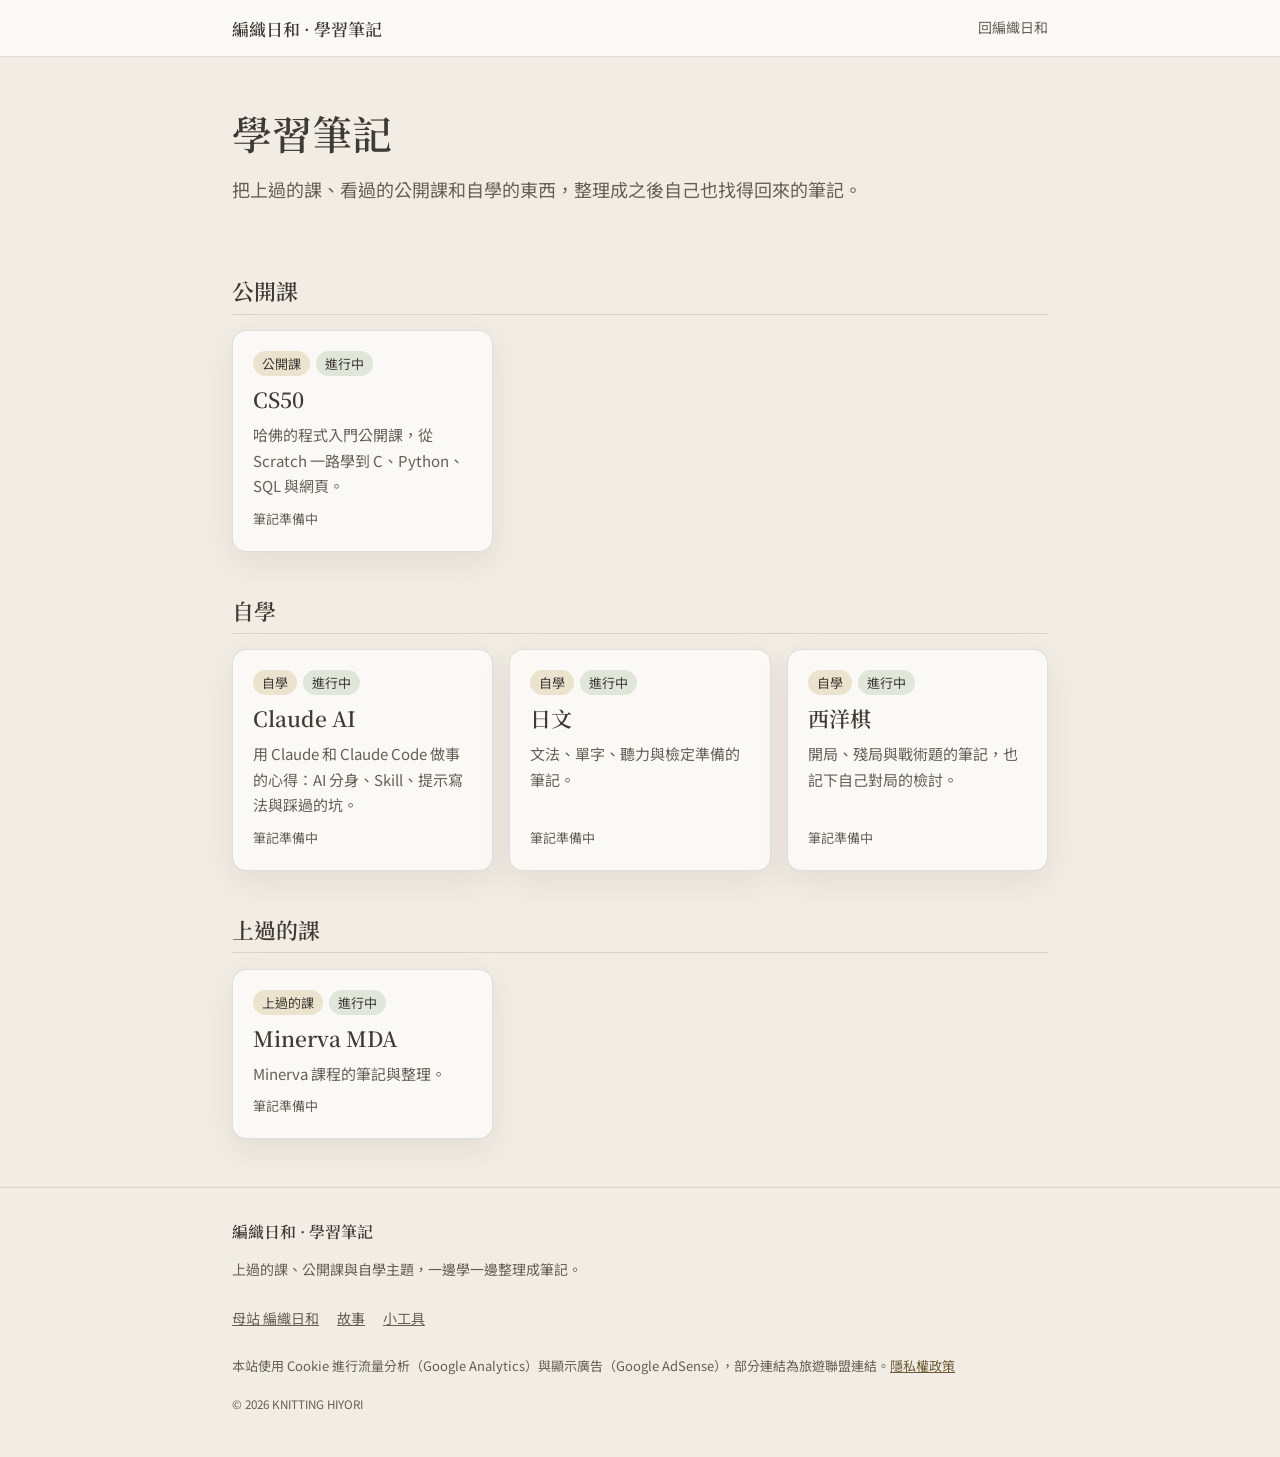
==== index.html @ 59dca45a "Alison: 建立 study 學習筆記子網域骨架 首頁、5 個主題頁（CS50、Claude AI、Minerva MDA、日文、西洋棋）、 Markdown 筆記轉網頁的 build.py（含上" ====
<!DOCTYPE html>
<html lang="zh-Hant-TW">
<head>
<meta charset="utf-8">
<meta name="viewport" content="width=device-width, initial-scale=1, viewport-fit=cover">
<title>編織日和 · 學習筆記｜課程與自學筆記</title>
<meta name="description" content="上過的課、公開課與自學的學習筆記：CS50、Claude AI、Minerva MDA、日文、西洋棋，以及之後想學的新主題。">
<link rel="canonical" href="https://study.knittinghiyori.com/">
<meta name="robots" content="index, follow, max-image-preview:large">
<meta name="author" content="編織日和 Alison">
<link rel="icon" href="/icons/favicon.ico" sizes="any">
<link rel="icon" type="image/png" sizes="32x32" href="/icons/favicon-32.png">
<link rel="apple-touch-icon" href="/icons/apple-touch-icon.png">
<link rel="manifest" href="/site.webmanifest">
<meta name="theme-color" content="#e4c995">
<meta property="og:type" content="website">
<meta property="og:site_name" content="編織日和 · 學習筆記">
<meta property="og:locale" content="zh_TW">
<meta property="og:title" content="編織日和 · 學習筆記｜課程與自學筆記">
<meta property="og:description" content="上過的課、公開課與自學的學習筆記：CS50、Claude AI、Minerva MDA、日文、西洋棋，以及之後想學的新主題。">
<meta property="og:url" content="https://study.knittinghiyori.com/">
<meta property="og:image" content="https://study.knittinghiyori.com/icons/og-cover.jpg">
<meta property="og:image:width" content="1200">
<meta property="og:image:height" content="630">
<meta name="twitter:card" content="summary_large_image">
<link rel="preconnect" href="https://fonts.googleapis.com">
<link rel="preconnect" href="https://fonts.gstatic.com" crossorigin>
<link href="https://fonts.googleapis.com/css2?family=Jost:wght@400;500&family=Noto+Sans+TC:wght@400;500;700&family=Noto+Serif+TC:wght@500;600&display=swap" rel="stylesheet">
<link rel="stylesheet" href="/assets/study.css?v=20261004">
<script async src="https://www.googletagmanager.com/gtag/js?id=G-ZQZHTYTRMQ"></script>
<script>
window.dataLayer=window.dataLayer||[];
function gtag(){dataLayer.push(arguments);}
gtag("js",new Date());
gtag("set",{content_group:"study",topic:"hub",page_lang:"zh-Hant",page_title:"筆記|學習筆記|總覽"});
gtag("config","G-ZQZHTYTRMQ",/[?]hy_debug=1/.test(location.search)?{cookie_domain:".knittinghiyori.com",debug_mode:true}:{cookie_domain:".knittinghiyori.com"});
</script>
<script type="application/ld+json">{"@context": "https://schema.org", "@type": "WebSite", "name": "編織日和 · 學習筆記", "url": "https://study.knittinghiyori.com/"}</script>
<meta name="spec-version" content="core-v1.1/study-v0.1">
</head>
<body>
<header class="top"><div class="wrap">
  <a data-google-vignette="false" class="brand" href="/">編織日和 · 學習筆記</a>
  <a data-google-vignette="false" class="home" href="https://knittinghiyori.com/">回編織日和</a>
</div></header>
<main class="wrap">
<section class="hero"><h1>學習筆記</h1><p class="lead">把上過的課、看過的公開課和自學的東西，整理成之後自己也找得回來的筆記。</p></section>
<section><h2>公開課</h2><div class="grid"><a data-google-vignette="false" class="card" href="/cs50/" data-cta="topic_card" data-cta-type="article"><span class="tags"><span class="tag">公開課</span><span class="tag st">進行中</span></span><span class="ct">CS50</span><span class="cd">哈佛的程式入門公開課，從 Scratch 一路學到 C、Python、SQL 與網頁。</span><span class="meta">筆記準備中</span></a></div></section>
<section><h2>自學</h2><div class="grid"><a data-google-vignette="false" class="card" href="/claude-ai/" data-cta="topic_card" data-cta-type="article"><span class="tags"><span class="tag">自學</span><span class="tag st">進行中</span></span><span class="ct">Claude AI</span><span class="cd">用 Claude 和 Claude Code 做事的心得：AI 分身、Skill、提示寫法與踩過的坑。</span><span class="meta">筆記準備中</span></a><a data-google-vignette="false" class="card" href="/japanese/" data-cta="topic_card" data-cta-type="article"><span class="tags"><span class="tag">自學</span><span class="tag st">進行中</span></span><span class="ct">日文</span><span class="cd">文法、單字、聽力與檢定準備的筆記。</span><span class="meta">筆記準備中</span></a><a data-google-vignette="false" class="card" href="/chess/" data-cta="topic_card" data-cta-type="article"><span class="tags"><span class="tag">自學</span><span class="tag st">進行中</span></span><span class="ct">西洋棋</span><span class="cd">開局、殘局與戰術題的筆記，也記下自己對局的檢討。</span><span class="meta">筆記準備中</span></a></div></section>
<section><h2>上過的課</h2><div class="grid"><a data-google-vignette="false" class="card" href="/minerva-mda/" data-cta="topic_card" data-cta-type="article"><span class="tags"><span class="tag">上過的課</span><span class="tag st">進行中</span></span><span class="ct">Minerva MDA</span><span class="cd">Minerva 課程的筆記與整理。</span><span class="meta">筆記準備中</span></a></div></section>
</main>
<footer class="foot"><div class="wrap">
  <p class="mark">編織日和 · 學習筆記</p>
  <p>上過的課、公開課與自學主題，一邊學一邊整理成筆記。</p>
  <nav><a data-google-vignette="false" href="https://knittinghiyori.com/">母站 編織日和</a><a data-google-vignette="false" href="https://story.knittinghiyori.com/">故事</a><a data-google-vignette="false" href="https://tools.knittinghiyori.com/">小工具</a></nav>
  <p class="kh-legal">本站使用 Cookie 進行流量分析（Google Analytics）與顯示廣告（Google AdSense），部分連結為旅遊聯盟連結。<a data-google-vignette="false" href="https://knittinghiyori.com/privacy-policy/">隱私權政策</a></p>
  <small>© 2026 KNITTING HIYORI</small>
</div></footer>
<script>
/* 點擊追蹤：有 data-cta 的連結送 cta_click；追蹤壞掉不影響閱讀 */
(function(){
  var dbg=/[?]hy_debug=1/.test(location.search);
  document.addEventListener("click",function(e){
    try{
      var a=e.target.closest?e.target.closest("[data-cta]"):null;
      if(!a)return;
      var p={cta_id:a.getAttribute("data-cta"),cta_type:a.getAttribute("data-cta-type")||"other",link_url:a.href||""};
      if(dbg)console.log("[hy-study] cta_click",p);
      if(typeof gtag==="function")gtag("event","cta_click",p);
    }catch(err){}
  });
})();
</script>
</body>
</html>
---- assets/study.css ----
/* study.knittinghiyori.com：配色沿用編織日和 story 的紙與墨 */
:root{
  --paper:#f2ede4; --paper-2:#fbf9f5; --paper-3:#e8e1d5;
  --ink:#3e3a34; --ink-2:#655f56;
  --accent:#6b5a33; --tag:#ece3cf; --tag-st:#e0e6da;
  --rule:rgba(62,58,52,.14); --shadow:0 10px 30px rgba(62,58,52,.09);
  --serif:"Noto Serif TC","Songti TC","PMingLiU",serif;
  --sans:"Noto Sans TC","PingFang TC","Microsoft JhengHei",sans-serif;
  --latin:"Jost","Noto Sans TC",sans-serif;
  --max:880px;
}
*,*::before,*::after{box-sizing:border-box}
html{-webkit-text-size-adjust:100%}
body{margin:0;background:var(--paper);color:var(--ink);font:400 17px/1.85 var(--sans);overflow-wrap:anywhere}
a{color:var(--accent)}
.wrap{max-width:var(--max);margin:0 auto;padding:0 16px}
@media(min-width:700px){.wrap{padding:0 32px}}

.top{border-bottom:1px solid var(--rule);background:var(--paper-2)}
.top .wrap{display:flex;justify-content:space-between;align-items:center;min-height:56px;gap:12px}
.brand{font:600 17px var(--serif);color:var(--ink);text-decoration:none}
.home{font-size:14px;color:var(--ink-2);text-decoration:none;min-height:44px;display:flex;align-items:center}

h1,h2,h3,h4{font-family:var(--serif);line-height:1.4;font-weight:600}
h1{font-size:clamp(28px,6vw,40px);margin:.2em 0 .3em}
h2{font-size:22px;margin:2em 0 .7em;padding-bottom:.3em;border-bottom:1px solid var(--rule)}
h3{font-size:19px;margin:1.6em 0 .5em}
.hero{padding:40px 0 8px}.hero.small{padding-top:12px}
.lead{color:var(--ink-2);font-size:18px;margin:0 0 1em}
.crumb{font-size:14px;color:var(--ink-2);padding-top:20px}
.crumb a{color:var(--ink-2)}

.tags{display:flex;gap:6px;flex-wrap:wrap;margin:0}
.tag{display:inline-block;font-size:13px;line-height:1;padding:6px 9px;border-radius:99px;background:var(--tag);color:var(--ink)}
.tag.st{background:var(--tag-st)}

.grid{display:grid;grid-template-columns:repeat(auto-fill,minmax(240px,1fr));gap:16px}
.card{display:flex;flex-direction:column;gap:8px;padding:20px;background:var(--paper-2);border:1px solid var(--rule);
  border-radius:14px;text-decoration:none;color:var(--ink);box-shadow:var(--shadow);transition:transform .2s}
.card:hover{transform:translateY(-2px)}
.ct{font:600 21px var(--serif)}
.cd{color:var(--ink-2);font-size:15px;line-height:1.7}
.meta{margin-top:auto;font-size:13px;color:var(--ink-2);display:flex;justify-content:space-between;gap:8px}

.notes{list-style:none;margin:0;padding:0}
.notes li{border-bottom:1px solid var(--rule)}
.notes a{display:grid;grid-template-columns:1fr auto;gap:2px 12px;padding:14px 0;text-decoration:none;color:var(--ink);min-height:44px}
.notes .tag{grid-column:1/-1;justify-self:start;margin-bottom:4px}
.nt{font-weight:500}
.nd{font:400 14px var(--latin);color:var(--ink-2)}
.ns{grid-column:1/-1;font-size:14px;color:var(--ink-2)}
.empty{color:var(--ink-2)}

.btn{display:inline-flex;align-items:center;min-height:44px;padding:0 20px;border-radius:99px;background:var(--ink);color:var(--paper-2);text-decoration:none;font-size:15px}

.note{background:var(--paper-2);border:1px solid var(--rule);border-radius:16px;padding:24px 18px;margin:12px 0 24px}
@media(min-width:700px){.note{padding:40px 48px}}
.note .date,.note .src{font-size:14px;color:var(--ink-2);margin:0}
.note .src{margin-top:4px}
.note img{max-width:100%;height:auto;border-radius:8px}
.note blockquote{margin:1em 0;padding:4px 16px;border-left:3px solid var(--accent);background:var(--paper);border-radius:0 8px 8px 0}
.note code{font-size:.9em;background:var(--paper-3);padding:1px 5px;border-radius:4px}
.note pre{background:#2f2c27;color:#f2ede4;padding:16px;border-radius:10px;overflow-x:auto;font-size:14px;line-height:1.6}
.note pre code{background:none;padding:0;color:inherit}
.tbl{overflow-x:auto}
.note table{border-collapse:collapse;width:100%;font-size:15px}
.note th,.note td{border:1px solid var(--rule);padding:8px 10px;text-align:left;vertical-align:top}
.note th{background:var(--paper)}
.back{margin:0 0 32px}

.kh-ad{width:100%;max-width:728px;margin:150px auto 40px}
.kh-ad-label{font-size:12px;color:var(--ink-2);margin:0 0 4px}
.kh-ad ins[data-ad-status="unfilled"]{display:none}

.foot{border-top:1px solid var(--rule);margin-top:48px;padding:32px 0 40px;font-size:14px;color:var(--ink-2)}
.foot .mark{font:600 16px var(--serif);color:var(--ink);margin:0 0 4px}
.foot nav{display:flex;flex-wrap:wrap;gap:4px 18px;margin:12px 0}
.foot nav a{color:var(--ink-2);min-height:44px;display:inline-flex;align-items:center}
.kh-legal{font-size:13px}

@media(prefers-reduced-motion:reduce){.card{transition:none}.card:hover{transform:none}}
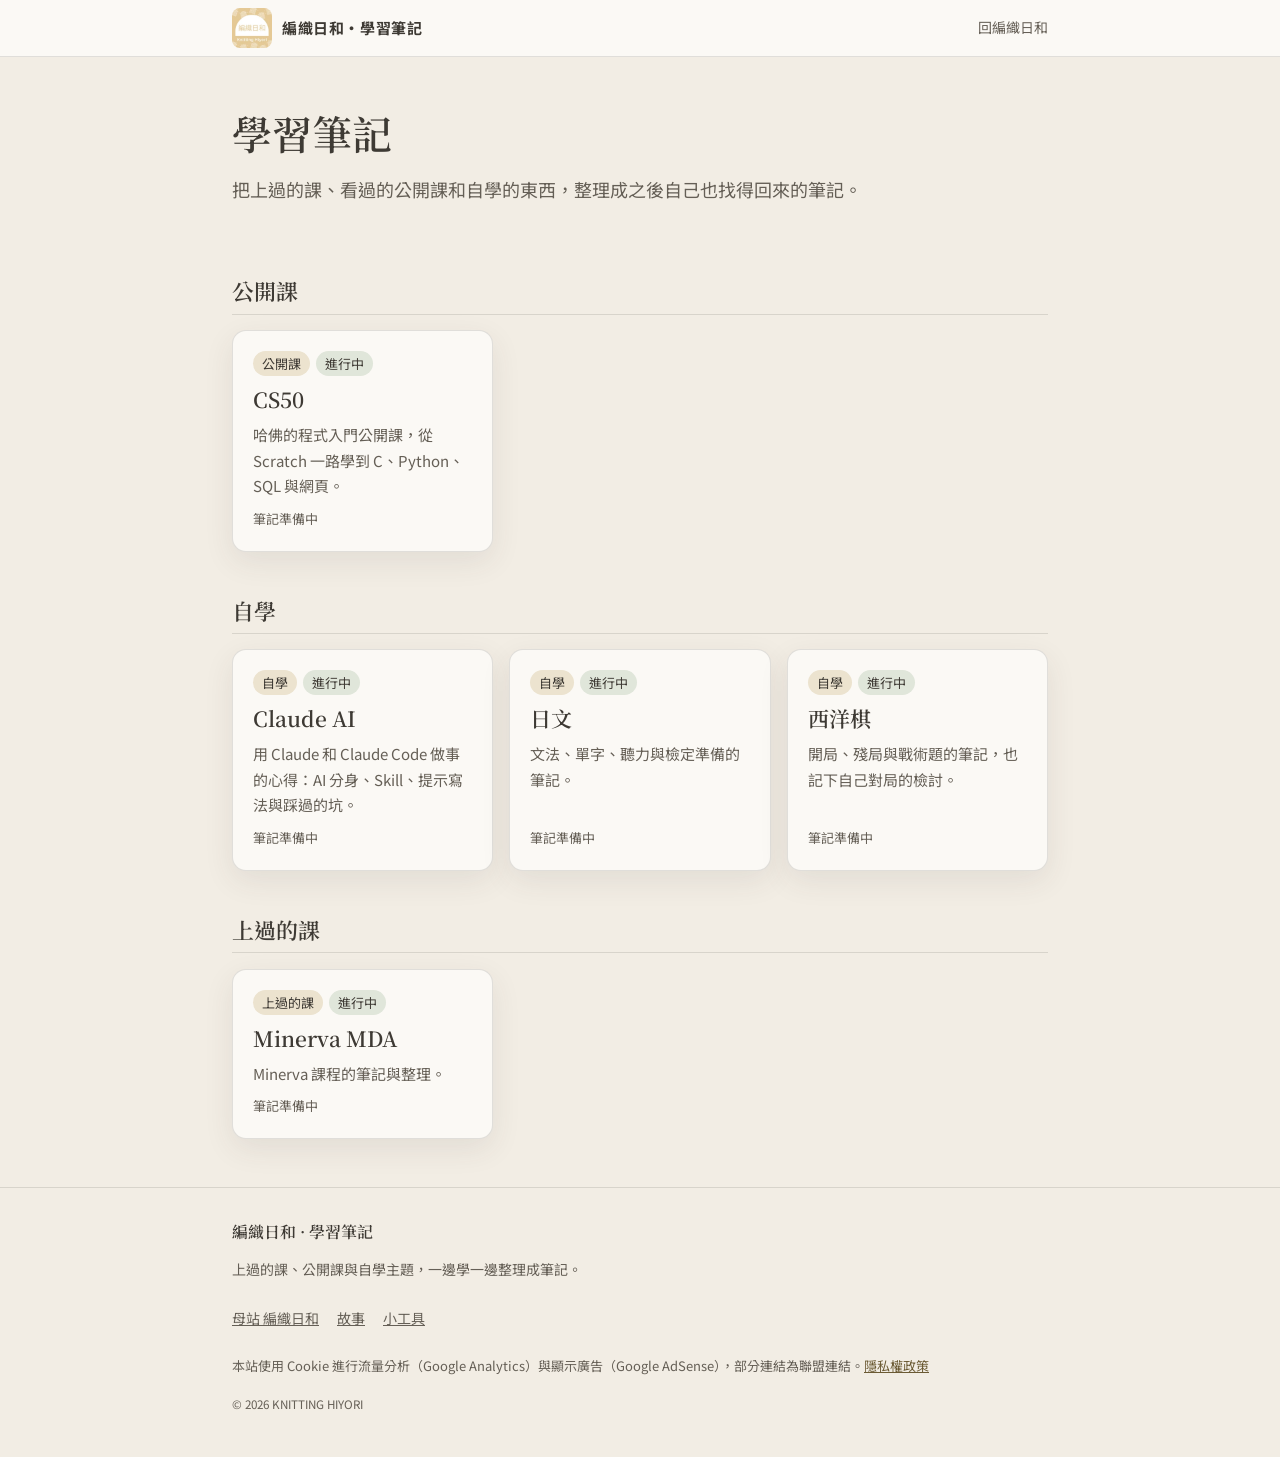
==== commit 455f6eaf: "Alison: study 對齊 core v1.2（頁首品牌列、頁尾文字）＋規範更新包依 Zoe 意見改版 - 頁首換成正式 logo＋「編織日和・學習筆記」品牌列（brand_hub／study）" ====
--- a/index.html
+++ b/index.html
@@ -40,20 +40,20 @@
 </head>
 <body>
 <header class="top"><div class="wrap">
-  <a data-google-vignette="false" class="brand" href="/">編織日和 · 學習筆記</a>
+  <a data-google-vignette="false" class="kh-brand" href="https://study.knittinghiyori.com/" data-cta="brand_hub" data-cta-type="study"><img src="/icons/logo-knitting-120.webp" width="40" height="40" alt=""><span>編織日和<span class="kh-site">・學習筆記</span></span></a>
   <a data-google-vignette="false" class="home" href="https://knittinghiyori.com/">回編織日和</a>
 </div></header>
 <main class="wrap">
 <section class="hero"><h1>學習筆記</h1><p class="lead">把上過的課、看過的公開課和自學的東西，整理成之後自己也找得回來的筆記。</p></section>
-<section><h2>公開課</h2><div class="grid"><a data-google-vignette="false" class="card" href="/cs50/" data-cta="topic_card" data-cta-type="article"><span class="tags"><span class="tag">公開課</span><span class="tag st">進行中</span></span><span class="ct">CS50</span><span class="cd">哈佛的程式入門公開課，從 Scratch 一路學到 C、Python、SQL 與網頁。</span><span class="meta">筆記準備中</span></a></div></section>
-<section><h2>自學</h2><div class="grid"><a data-google-vignette="false" class="card" href="/claude-ai/" data-cta="topic_card" data-cta-type="article"><span class="tags"><span class="tag">自學</span><span class="tag st">進行中</span></span><span class="ct">Claude AI</span><span class="cd">用 Claude 和 Claude Code 做事的心得：AI 分身、Skill、提示寫法與踩過的坑。</span><span class="meta">筆記準備中</span></a><a data-google-vignette="false" class="card" href="/japanese/" data-cta="topic_card" data-cta-type="article"><span class="tags"><span class="tag">自學</span><span class="tag st">進行中</span></span><span class="ct">日文</span><span class="cd">文法、單字、聽力與檢定準備的筆記。</span><span class="meta">筆記準備中</span></a><a data-google-vignette="false" class="card" href="/chess/" data-cta="topic_card" data-cta-type="article"><span class="tags"><span class="tag">自學</span><span class="tag st">進行中</span></span><span class="ct">西洋棋</span><span class="cd">開局、殘局與戰術題的筆記，也記下自己對局的檢討。</span><span class="meta">筆記準備中</span></a></div></section>
-<section><h2>上過的課</h2><div class="grid"><a data-google-vignette="false" class="card" href="/minerva-mda/" data-cta="topic_card" data-cta-type="article"><span class="tags"><span class="tag">上過的課</span><span class="tag st">進行中</span></span><span class="ct">Minerva MDA</span><span class="cd">Minerva 課程的筆記與整理。</span><span class="meta">筆記準備中</span></a></div></section>
+<section><h2>公開課</h2><div class="grid"><a data-google-vignette="false" class="card" href="/cs50/" data-cta="topic_card" data-cta-type="study"><span class="tags"><span class="tag">公開課</span><span class="tag st">進行中</span></span><span class="ct">CS50</span><span class="cd">哈佛的程式入門公開課，從 Scratch 一路學到 C、Python、SQL 與網頁。</span><span class="meta">筆記準備中</span></a></div></section>
+<section><h2>自學</h2><div class="grid"><a data-google-vignette="false" class="card" href="/claude-ai/" data-cta="topic_card" data-cta-type="study"><span class="tags"><span class="tag">自學</span><span class="tag st">進行中</span></span><span class="ct">Claude AI</span><span class="cd">用 Claude 和 Claude Code 做事的心得：AI 分身、Skill、提示寫法與踩過的坑。</span><span class="meta">筆記準備中</span></a><a data-google-vignette="false" class="card" href="/japanese/" data-cta="topic_card" data-cta-type="study"><span class="tags"><span class="tag">自學</span><span class="tag st">進行中</span></span><span class="ct">日文</span><span class="cd">文法、單字、聽力與檢定準備的筆記。</span><span class="meta">筆記準備中</span></a><a data-google-vignette="false" class="card" href="/chess/" data-cta="topic_card" data-cta-type="study"><span class="tags"><span class="tag">自學</span><span class="tag st">進行中</span></span><span class="ct">西洋棋</span><span class="cd">開局、殘局與戰術題的筆記，也記下自己對局的檢討。</span><span class="meta">筆記準備中</span></a></div></section>
+<section><h2>上過的課</h2><div class="grid"><a data-google-vignette="false" class="card" href="/minerva-mda/" data-cta="topic_card" data-cta-type="study"><span class="tags"><span class="tag">上過的課</span><span class="tag st">進行中</span></span><span class="ct">Minerva MDA</span><span class="cd">Minerva 課程的筆記與整理。</span><span class="meta">筆記準備中</span></a></div></section>
 </main>
 <footer class="foot"><div class="wrap">
   <p class="mark">編織日和 · 學習筆記</p>
   <p>上過的課、公開課與自學主題，一邊學一邊整理成筆記。</p>
   <nav><a data-google-vignette="false" href="https://knittinghiyori.com/">母站 編織日和</a><a data-google-vignette="false" href="https://story.knittinghiyori.com/">故事</a><a data-google-vignette="false" href="https://tools.knittinghiyori.com/">小工具</a></nav>
-  <p class="kh-legal">本站使用 Cookie 進行流量分析（Google Analytics）與顯示廣告（Google AdSense），部分連結為旅遊聯盟連結。<a data-google-vignette="false" href="https://knittinghiyori.com/privacy-policy/">隱私權政策</a></p>
+  <p class="kh-legal">本站使用 Cookie 進行流量分析（Google Analytics）與顯示廣告（Google AdSense），部分連結為聯盟連結。<a data-google-vignette="false" href="https://knittinghiyori.com/privacy-policy/">隱私權政策</a></p>
   <small>© 2026 KNITTING HIYORI</small>
 </div></footer>
 <script>
--- a/assets/study.css
+++ b/assets/study.css
@@ -18,7 +18,10 @@
 
 .top{border-bottom:1px solid var(--rule);background:var(--paper-2)}
 .top .wrap{display:flex;justify-content:space-between;align-items:center;min-height:56px;gap:12px}
-.brand{font:600 17px var(--serif);color:var(--ink);text-decoration:none}
+.kh-brand{display:inline-flex;align-items:center;gap:10px;min-height:44px;color:var(--ink);text-decoration:none;font:700 15px/1.2 var(--sans);letter-spacing:.04em;white-space:nowrap}
+.kh-brand img{width:40px;height:40px;border-radius:8px;flex:none}
+.kh-brand:hover{text-decoration:underline;text-underline-offset:4px}
+@media(max-width:340px){.kh-site{display:none}}
 .home{font-size:14px;color:var(--ink-2);text-decoration:none;min-height:44px;display:flex;align-items:center}
 
 h1,h2,h3,h4{font-family:var(--serif);line-height:1.4;font-weight:600}
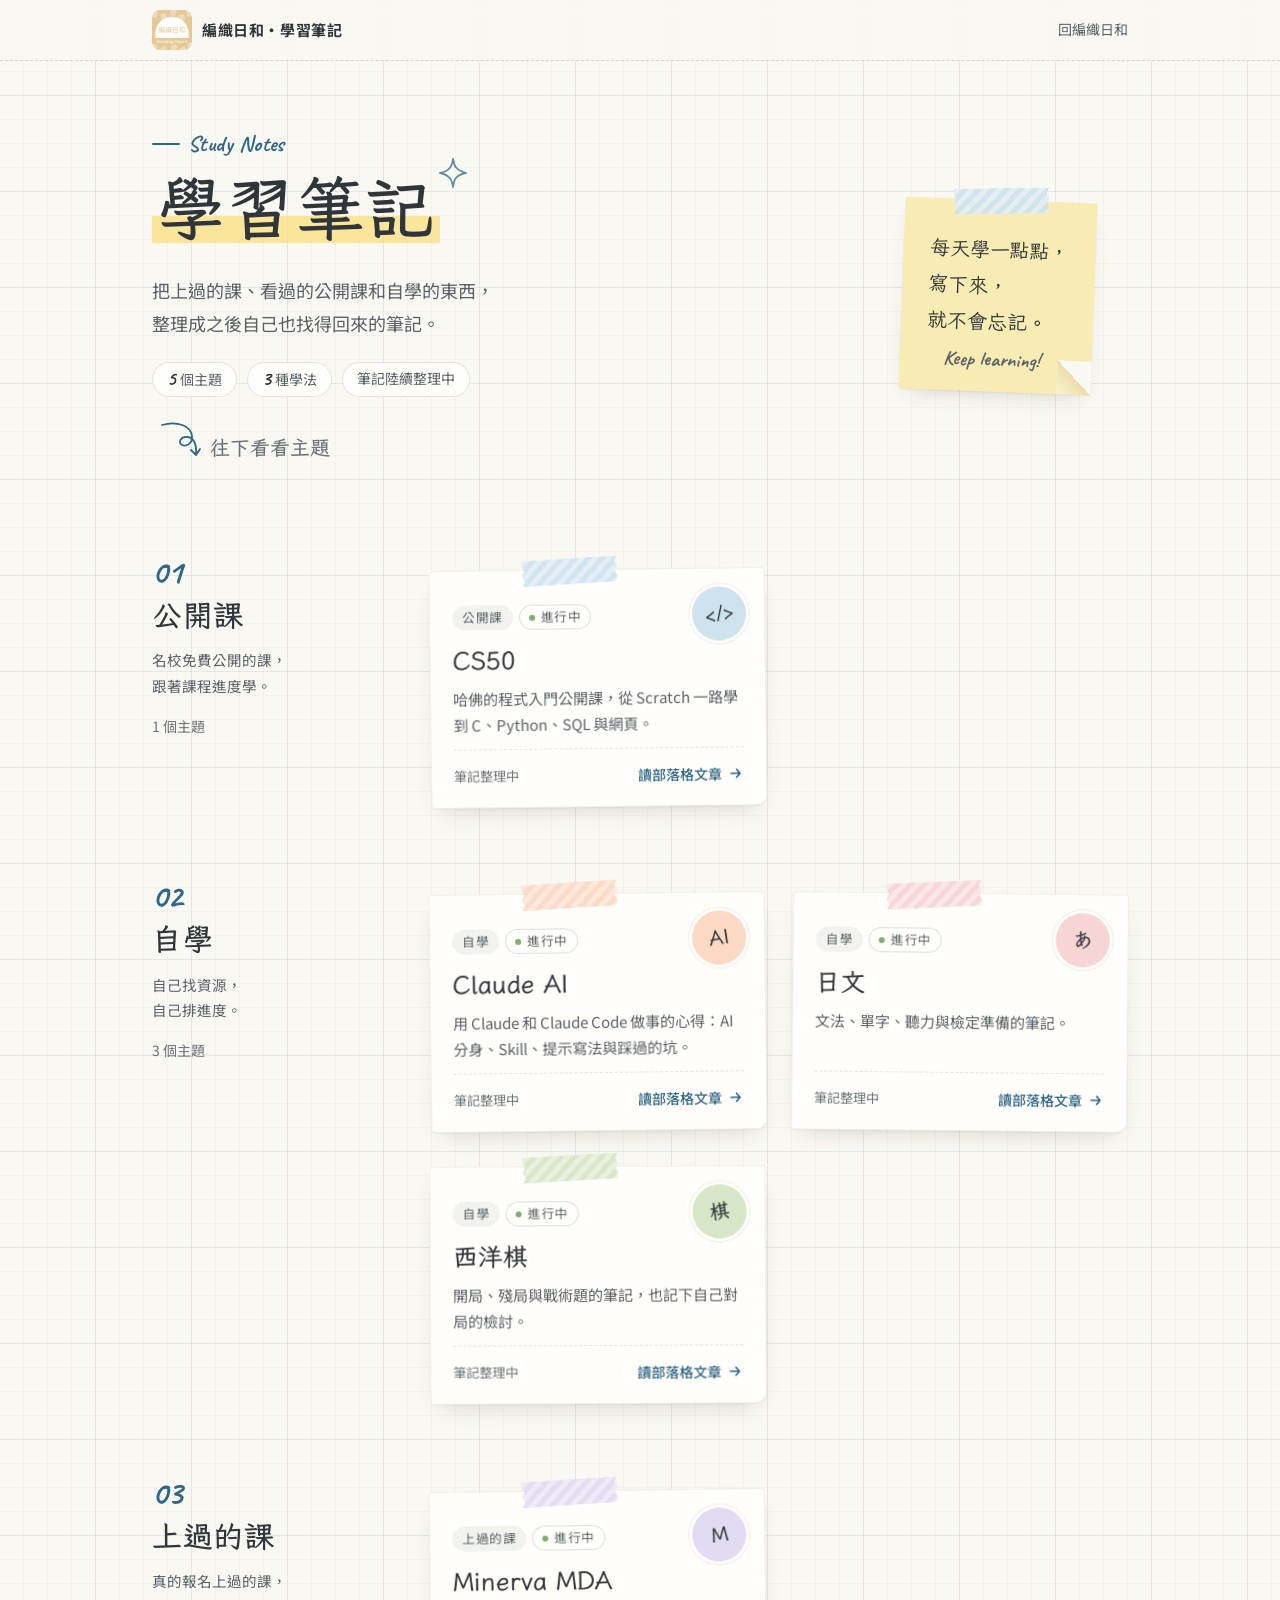
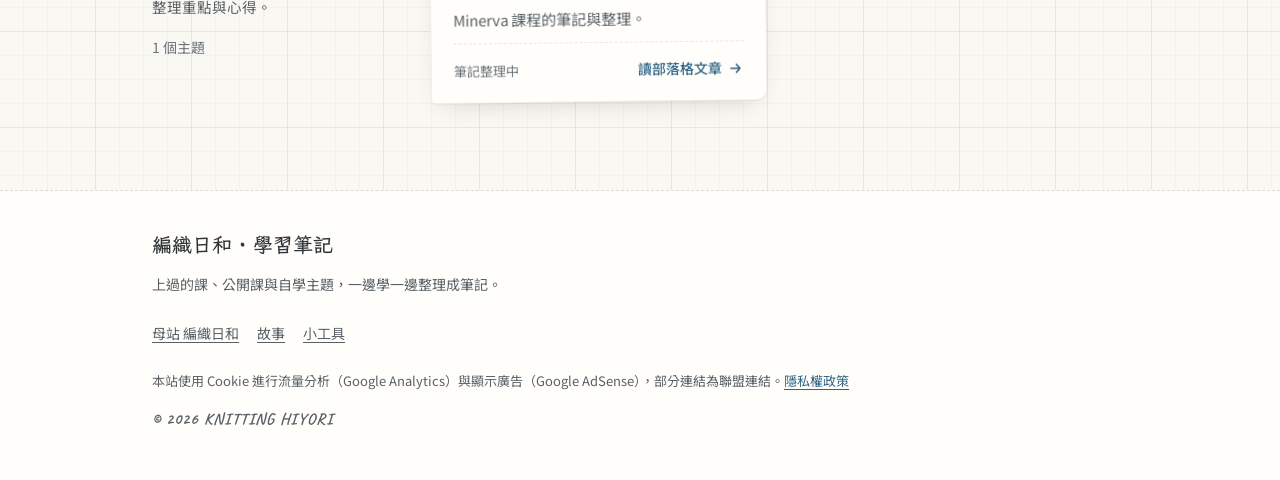
==== commit 09058459: "study 改版：日系清新筆記風、主題卡先連部落格主力文章、spec-version core-v1.3、移除 _spec-update Co-Authored-By: Claude Opus 5.5" ====
--- a/index.html
+++ b/index.html
@@ -12,7 +12,7 @@
 <link rel="icon" type="image/png" sizes="32x32" href="/icons/favicon-32.png">
 <link rel="apple-touch-icon" href="/icons/apple-touch-icon.png">
 <link rel="manifest" href="/site.webmanifest">
-<meta name="theme-color" content="#e4c995">
+<meta name="theme-color" content="#faf8f3">
 <meta property="og:type" content="website">
 <meta property="og:site_name" content="編織日和 · 學習筆記">
 <meta property="og:locale" content="zh_TW">
@@ -25,7 +25,7 @@
 <meta name="twitter:card" content="summary_large_image">
 <link rel="preconnect" href="https://fonts.googleapis.com">
 <link rel="preconnect" href="https://fonts.gstatic.com" crossorigin>
-<link href="https://fonts.googleapis.com/css2?family=Jost:wght@400;500&family=Noto+Sans+TC:wght@400;500;700&family=Noto+Serif+TC:wght@500;600&display=swap" rel="stylesheet">
+<link href="https://fonts.googleapis.com/css2?family=Caveat:wght@700&family=LXGW+WenKai+TC:wght@400;700&family=Noto+Sans+TC:wght@400;500;700&display=swap" rel="stylesheet">
 <link rel="stylesheet" href="/assets/study.css?v=20261004">
 <script async src="https://www.googletagmanager.com/gtag/js?id=G-ZQZHTYTRMQ"></script>
 <script>
@@ -36,7 +36,7 @@
 gtag("config","G-ZQZHTYTRMQ",/[?]hy_debug=1/.test(location.search)?{cookie_domain:".knittinghiyori.com",debug_mode:true}:{cookie_domain:".knittinghiyori.com"});
 </script>
 <script type="application/ld+json">{"@context": "https://schema.org", "@type": "WebSite", "name": "編織日和 · 學習筆記", "url": "https://study.knittinghiyori.com/"}</script>
-<meta name="spec-version" content="core-v1.1/study-v0.1">
+<meta name="spec-version" content="core-v1.3/study-v0.1">
 </head>
 <body>
 <header class="top"><div class="wrap">
@@ -44,13 +44,13 @@
   <a data-google-vignette="false" class="home" href="https://knittinghiyori.com/">回編織日和</a>
 </div></header>
 <main class="wrap">
-<section class="hero"><h1>學習筆記</h1><p class="lead">把上過的課、看過的公開課和自學的東西，整理成之後自己也找得回來的筆記。</p></section>
-<section><h2>公開課</h2><div class="grid"><a data-google-vignette="false" class="card" href="/cs50/" data-cta="topic_card" data-cta-type="study"><span class="tags"><span class="tag">公開課</span><span class="tag st">進行中</span></span><span class="ct">CS50</span><span class="cd">哈佛的程式入門公開課，從 Scratch 一路學到 C、Python、SQL 與網頁。</span><span class="meta">筆記準備中</span></a></div></section>
-<section><h2>自學</h2><div class="grid"><a data-google-vignette="false" class="card" href="/claude-ai/" data-cta="topic_card" data-cta-type="study"><span class="tags"><span class="tag">自學</span><span class="tag st">進行中</span></span><span class="ct">Claude AI</span><span class="cd">用 Claude 和 Claude Code 做事的心得：AI 分身、Skill、提示寫法與踩過的坑。</span><span class="meta">筆記準備中</span></a><a data-google-vignette="false" class="card" href="/japanese/" data-cta="topic_card" data-cta-type="study"><span class="tags"><span class="tag">自學</span><span class="tag st">進行中</span></span><span class="ct">日文</span><span class="cd">文法、單字、聽力與檢定準備的筆記。</span><span class="meta">筆記準備中</span></a><a data-google-vignette="false" class="card" href="/chess/" data-cta="topic_card" data-cta-type="study"><span class="tags"><span class="tag">自學</span><span class="tag st">進行中</span></span><span class="ct">西洋棋</span><span class="cd">開局、殘局與戰術題的筆記，也記下自己對局的檢討。</span><span class="meta">筆記準備中</span></a></div></section>
-<section><h2>上過的課</h2><div class="grid"><a data-google-vignette="false" class="card" href="/minerva-mda/" data-cta="topic_card" data-cta-type="study"><span class="tags"><span class="tag">上過的課</span><span class="tag st">進行中</span></span><span class="ct">Minerva MDA</span><span class="cd">Minerva 課程的筆記與整理。</span><span class="meta">筆記準備中</span></a></div></section>
+<section class="hero"><div><p class="eyebrow">Study Notes</p><h1><span class="hl">學習筆記</span><svg class="doodle star" width="34" height="34" viewBox="0 0 34 34" fill="none" aria-hidden="true"><path d="M17 3c1 7 3 11 13 14-10 2-12 6-13 14-1-8-4-12-13-14 9-2 12-6 13-14z" stroke="currentColor" stroke-width="1.8" stroke-linejoin="round"/></svg></h1><p class="lead"><span class="nb">把上過的課、看過的公開課和自學的東西，</span><span class="nb">整理成之後自己也找得回來的筆記。</span></p><ul class="stats"><li><b>5</b>個主題</li><li><b>3</b>種學法</li><li>筆記陸續整理中</li></ul><p class="scroll-cue" aria-hidden="true"><svg width="46" height="40" viewBox="0 0 46 40" fill="none"><path d="M4 6c14-4 30 0 30 12 0 7-6 10-10 8s-2-9 6-8c6 1 9 8 8 18m0 0l-5-5m5 5l4-6" stroke="currentColor" stroke-width="1.8" stroke-linecap="round" stroke-linejoin="round"/></svg>往下看看主題</p></div><p class="sticky"><span class="tape" aria-hidden="true"></span><span class="nb">每天學一點點，</span><br><span class="nb">寫下來，</span><br><span class="nb">就不會忘記。</span><span class="sig">Keep learning!</span></p></section>
+<section class="sec split"><div class="sec-h"><span class="no">01</span><h2>公開課</h2><p class="what">名校免費公開的課，<br>跟著課程進度學。</p><span class="sub">1 個主題</span></div><div class="grid"><a data-google-vignette="false" class="card t-sora" style="--i:0" href="https://knittinghiyori.com/harvard-cs50-courses/" data-cta="topic_card" data-cta-type="article"><span class="tape" aria-hidden="true"></span><span class="mark" aria-hidden="true">&lt;/&gt;</span><span class="tags"><span class="tag">公開課</span><span class="tag st">進行中</span></span><span class="ct">CS50</span><span class="cd">哈佛的程式入門公開課，從 Scratch 一路學到 C、Python、SQL 與網頁。</span><span class="meta"><span>筆記整理中</span><span class="go">讀部落格文章<svg width="16" height="16" viewBox="0 0 16 16" fill="none" aria-hidden="true"><path d="M3 8h9m-3.5-4L12 8l-3.5 4" stroke="currentColor" stroke-width="1.6" stroke-linecap="round" stroke-linejoin="round"/></svg></span></span></a></div></section>
+<section class="sec split"><div class="sec-h"><span class="no">02</span><h2>自學</h2><p class="what">自己找資源，<br>自己排進度。</p><span class="sub">3 個主題</span></div><div class="grid"><a data-google-vignette="false" class="card t-peach" style="--i:1" href="https://knittinghiyori.com/claude-beginner-guide-anthropic-academy-courses/" data-cta="topic_card" data-cta-type="article"><span class="tape" aria-hidden="true"></span><span class="mark" aria-hidden="true">AI</span><span class="tags"><span class="tag">自學</span><span class="tag st">進行中</span></span><span class="ct">Claude AI</span><span class="cd">用 Claude 和 Claude Code 做事的心得：AI 分身、Skill、提示寫法與踩過的坑。</span><span class="meta"><span>筆記整理中</span><span class="go">讀部落格文章<svg width="16" height="16" viewBox="0 0 16 16" fill="none" aria-hidden="true"><path d="M3 8h9m-3.5-4L12 8l-3.5 4" stroke="currentColor" stroke-width="1.6" stroke-linecap="round" stroke-linejoin="round"/></svg></span></span></a><a data-google-vignette="false" class="card t-sakura" style="--i:2" href="https://knittinghiyori.com/japanese-verb-conjugation-six-forms-five-types/" data-cta="topic_card" data-cta-type="article"><span class="tape" aria-hidden="true"></span><span class="mark" aria-hidden="true">あ</span><span class="tags"><span class="tag">自學</span><span class="tag st">進行中</span></span><span class="ct">日文</span><span class="cd">文法、單字、聽力與檢定準備的筆記。</span><span class="meta"><span>筆記整理中</span><span class="go">讀部落格文章<svg width="16" height="16" viewBox="0 0 16 16" fill="none" aria-hidden="true"><path d="M3 8h9m-3.5-4L12 8l-3.5 4" stroke="currentColor" stroke-width="1.6" stroke-linecap="round" stroke-linejoin="round"/></svg></span></span></a><a data-google-vignette="false" class="card t-matcha" style="--i:3" href="https://knittinghiyori.com/chess-for-beginners/" data-cta="topic_card" data-cta-type="article"><span class="tape" aria-hidden="true"></span><span class="mark" aria-hidden="true">棋</span><span class="tags"><span class="tag">自學</span><span class="tag st">進行中</span></span><span class="ct">西洋棋</span><span class="cd">開局、殘局與戰術題的筆記，也記下自己對局的檢討。</span><span class="meta"><span>筆記整理中</span><span class="go">讀部落格文章<svg width="16" height="16" viewBox="0 0 16 16" fill="none" aria-hidden="true"><path d="M3 8h9m-3.5-4L12 8l-3.5 4" stroke="currentColor" stroke-width="1.6" stroke-linecap="round" stroke-linejoin="round"/></svg></span></span></a></div></section>
+<section class="sec split"><div class="sec-h"><span class="no">03</span><h2>上過的課</h2><p class="what">真的報名上過的課，<br>整理重點與心得。</p><span class="sub">1 個主題</span></div><div class="grid"><a data-google-vignette="false" class="card t-lavender" style="--i:4" href="https://knittinghiyori.com/minerva-university-mda-master-degree-guide/" data-cta="topic_card" data-cta-type="article"><span class="tape" aria-hidden="true"></span><span class="mark" aria-hidden="true">M</span><span class="tags"><span class="tag">上過的課</span><span class="tag st">進行中</span></span><span class="ct">Minerva MDA</span><span class="cd">Minerva 課程的筆記與整理。</span><span class="meta"><span>筆記整理中</span><span class="go">讀部落格文章<svg width="16" height="16" viewBox="0 0 16 16" fill="none" aria-hidden="true"><path d="M3 8h9m-3.5-4L12 8l-3.5 4" stroke="currentColor" stroke-width="1.6" stroke-linecap="round" stroke-linejoin="round"/></svg></span></span></a></div></section>
 </main>
 <footer class="foot"><div class="wrap">
-  <p class="mark">編織日和 · 學習筆記</p>
+  <p class="mark-f">編織日和 · 學習筆記</p>
   <p>上過的課、公開課與自學主題，一邊學一邊整理成筆記。</p>
   <nav><a data-google-vignette="false" href="https://knittinghiyori.com/">母站 編織日和</a><a data-google-vignette="false" href="https://story.knittinghiyori.com/">故事</a><a data-google-vignette="false" href="https://tools.knittinghiyori.com/">小工具</a></nav>
   <p class="kh-legal">本站使用 Cookie 進行流量分析（Google Analytics）與顯示廣告（Google AdSense），部分連結為聯盟連結。<a data-google-vignette="false" href="https://knittinghiyori.com/privacy-policy/">隱私權政策</a></p>
--- a/assets/study.css
+++ b/assets/study.css
@@ -1,84 +1,208 @@
-/* study.knittinghiyori.com：配色沿用編織日和 story 的紙與墨 */
+/* study.knittinghiyori.com：日系清新筆記風（方眼紙、紙膠帶、便利貼、螢光筆） */
 :root{
-  --paper:#f2ede4; --paper-2:#fbf9f5; --paper-3:#e8e1d5;
-  --ink:#3e3a34; --ink-2:#655f56;
-  --accent:#6b5a33; --tag:#ece3cf; --tag-st:#e0e6da;
-  --rule:rgba(62,58,52,.14); --shadow:0 10px 30px rgba(62,58,52,.09);
-  --serif:"Noto Serif TC","Songti TC","PMingLiU",serif;
+  --paper:#faf8f3; --paper-2:#fffefb; --grid:rgba(96,140,168,.10); --grid-2:rgba(96,140,168,.05);
+  --ink:#2f3538; --ink-2:#596166; --ink-3:#6b7378;
+  --accent:#2f6585; --margin:#e7a9a2; --marker:rgba(250,222,120,.72);
+  --sora:#cfe3ef; --peach:#fbd9c4; --lavender:#e2dcf2; --sakura:#f7d5d5; --matcha:#d6e6c6; --lemon:#f8ecb4;
+  --line:rgba(47,53,56,.12);
+  --shadow:0 1px 1px rgba(60,52,36,.05),0 10px 24px -12px rgba(60,52,36,.22);
+  --shadow-up:0 2px 2px rgba(60,52,36,.05),0 22px 36px -16px rgba(60,52,36,.30);
+  --hand:"LXGW WenKai TC","Kaiti TC","STKaiti","DFKai-SB",serif;
   --sans:"Noto Sans TC","PingFang TC","Microsoft JhengHei",sans-serif;
-  --latin:"Jost","Noto Sans TC",sans-serif;
-  --max:880px;
+  --script:"Caveat","LXGW WenKai TC",cursive;
+  --ease:cubic-bezier(.2,.7,.2,1);
+  --max:1040px;
 }
 *,*::before,*::after{box-sizing:border-box}
-html{-webkit-text-size-adjust:100%}
-body{margin:0;background:var(--paper);color:var(--ink);font:400 17px/1.85 var(--sans);overflow-wrap:anywhere}
-a{color:var(--accent)}
+html{-webkit-text-size-adjust:100%;scroll-behavior:smooth}
+body{margin:0;color:var(--ink);font:400 17px/1.85 var(--sans);overflow-wrap:anywhere;
+  background-color:var(--paper);
+  background-image:linear-gradient(var(--grid) 1px,transparent 1px),linear-gradient(90deg,var(--grid) 1px,transparent 1px),
+    linear-gradient(var(--grid-2) 1px,transparent 1px),linear-gradient(90deg,var(--grid-2) 1px,transparent 1px);
+  background-size:96px 96px,96px 96px,24px 24px,24px 24px;background-position:-1px -1px}
+a{color:var(--accent);text-underline-offset:3px}
+:focus-visible{outline:3px solid var(--accent);outline-offset:3px;border-radius:4px}
+::selection{background:var(--marker)}
+p,.cd{text-wrap:pretty}
+h1,h2,.ct{text-wrap:pretty}
+.nb{display:inline-block}
 .wrap{max-width:var(--max);margin:0 auto;padding:0 16px}
 @media(min-width:700px){.wrap{padding:0 32px}}
 
-.top{border-bottom:1px solid var(--rule);background:var(--paper-2)}
-.top .wrap{display:flex;justify-content:space-between;align-items:center;min-height:56px;gap:12px}
+/* 頁首品牌列（core §7） */
+.top{position:sticky;top:0;z-index:10;background:rgba(250,248,243,.88);-webkit-backdrop-filter:blur(10px);backdrop-filter:blur(10px);
+  border-bottom:1.5px dashed rgba(47,53,56,.18)}
+.top .wrap{display:flex;justify-content:space-between;align-items:center;min-height:60px;gap:12px}
 .kh-brand{display:inline-flex;align-items:center;gap:10px;min-height:44px;color:var(--ink);text-decoration:none;font:700 15px/1.2 var(--sans);letter-spacing:.04em;white-space:nowrap}
 .kh-brand img{width:40px;height:40px;border-radius:8px;flex:none}
 .kh-brand:hover{text-decoration:underline;text-underline-offset:4px}
 @media(max-width:340px){.kh-site{display:none}}
-.home{font-size:14px;color:var(--ink-2);text-decoration:none;min-height:44px;display:flex;align-items:center}
-
-h1,h2,h3,h4{font-family:var(--serif);line-height:1.4;font-weight:600}
-h1{font-size:clamp(28px,6vw,40px);margin:.2em 0 .3em}
-h2{font-size:22px;margin:2em 0 .7em;padding-bottom:.3em;border-bottom:1px solid var(--rule)}
-h3{font-size:19px;margin:1.6em 0 .5em}
-.hero{padding:40px 0 8px}.hero.small{padding-top:12px}
-.lead{color:var(--ink-2);font-size:18px;margin:0 0 1em}
-.crumb{font-size:14px;color:var(--ink-2);padding-top:20px}
+.home{font-size:14px;color:var(--ink-2);text-decoration:none;min-height:44px;display:flex;align-items:center;gap:4px}
+.home:hover{color:var(--ink)}
+
+/* 字 */
+h1,h2,h3,h4{font-family:var(--hand);line-height:1.35;font-weight:700;color:var(--ink);letter-spacing:.02em}
+h1{font-size:clamp(40px,11vw,68px);margin:.1em 0 .3em}
+h2{font-size:clamp(22px,4.6vw,26px);margin:0}
+h3{font-size:20px;margin:1.8em 0 .5em}
+.hl{background:linear-gradient(transparent 60%,var(--marker) 60%,var(--marker) 90%,transparent 90%) no-repeat 0 0/100% 100%;padding:0 .08em;
+  -webkit-box-decoration-break:clone;box-decoration-break:clone}
+.lead{color:var(--ink-2);font-size:clamp(16px,2.4vw,18px);max-width:34em;margin:0 0 1.2em}
+.eyebrow{display:flex;width:max-content;align-items:center;gap:8px;font:700 22px/1 var(--script);color:var(--accent);letter-spacing:.02em;margin:0}
+.eyebrow::before{content:"";width:28px;height:2px;background:currentColor;border-radius:2px}
+
+/* 首頁開頭 */
+.hero{display:grid;gap:22px;padding:36px 0 4px;align-items:center}
+@media(min-width:820px){.hero{grid-template-columns:1fr 260px;padding:72px 0 24px}}
+.stats{display:flex;flex-wrap:wrap;gap:10px;margin:0;padding:0;list-style:none}
+.stats li{font-size:14px;color:var(--ink-2);background:var(--paper-2);border:1px solid var(--line);border-radius:99px;padding:6px 14px;line-height:1.4}
+.stats b{font:700 20px/1 var(--script);color:var(--ink);margin-right:4px}
+
+.hero h1{position:relative;display:inline-block}
+.doodle.star{position:absolute;top:-6px;right:-30px;color:var(--accent);opacity:.75;animation:twinkle 3.6s ease-in-out infinite}
+.scroll-cue{display:none;align-items:flex-end;gap:6px;margin:22px 0 0 6px;font:700 20px/1 var(--script);color:var(--ink-3)}
+.scroll-cue svg{color:var(--accent)}
+@keyframes twinkle{0%,100%{transform:rotate(0) scale(1)}50%{transform:rotate(14deg) scale(1.12)}}
+/* 便利貼 */
+.sticky{position:relative;background:var(--lemon);padding:26px 22px 18px;font:400 17px/1.7 var(--hand);color:var(--ink);
+  box-shadow:var(--shadow);transform:rotate(-1.6deg);max-width:300px;justify-self:end;margin:0 6px 0 0}
+.hero .sticky br{display:none}
+@media(min-width:820px){.scroll-cue{display:flex}.hero .sticky{padding:32px 26px 22px;font-size:20px;line-height:1.8;transform:rotate(2.2deg);justify-self:center;margin:0}.hero .sticky br{display:inline}}
+.sticky::after{content:"";position:absolute;inset:auto 0 0 auto;width:34px;height:34px;
+  background:linear-gradient(225deg,var(--paper) 50%,rgba(0,0,0,.06) 50%,rgba(255,255,255,.4))}
+.sticky .sig{display:block;margin-top:10px;padding-right:26px;font:700 20px/1 var(--script);color:var(--ink-2);text-align:right}
+.tape{position:absolute;top:-12px;left:50%;width:96px;height:26px;transform:translateX(-50%) rotate(-3deg);
+  background:repeating-linear-gradient(-45deg,rgba(255,255,255,.38) 0 5px,transparent 5px 10px),var(--tone,var(--sora));opacity:.92;
+  clip-path:polygon(0 0,100% 0,97% 20%,100% 40%,97% 60%,100% 80%,97% 100%,0 100%,3% 80%,0 60%,3% 40%,0 20%)}
+
+/* 區塊標題：01 公開課 ……… */
+.sec{margin:56px 0 0}
+.sec-h{display:flex;align-items:baseline;gap:12px;margin:0 0 28px}
+.sec-h .no{font:700 26px/1 var(--script);color:var(--accent)}
+.sec-h::after{content:"";flex:1;border-bottom:2px dotted rgba(47,53,56,.22);transform:translateY(-6px)}
+.sec-h .sub{font-size:14px;color:var(--ink-3);white-space:nowrap;order:3}
+
+.sec-h .what{display:none}
+@media(min-width:900px){
+  .sec.split{display:grid;grid-template-columns:230px 1fr;gap:48px;margin-top:72px}
+  .sec.split .sec-h{flex-direction:column;align-items:flex-start;gap:6px;position:sticky;top:96px;align-self:start;margin:0}
+  .sec.split .sec-h::after{display:none}
+  .sec.split .sec-h .no{font-size:34px}
+  .sec.split .sec-h h2{font-size:30px}
+  .sec.split .sec-h .what{display:block;font-size:14.5px;line-height:1.75;color:var(--ink-2);margin:6px 0 0}
+  .sec.split .sec-h .sub{order:0;margin-top:10px}
+  .sec.split .grid{grid-template-columns:repeat(2,1fr);padding-top:14px}
+}
+/* 主題卡（便條紙＋紙膠帶） */
+.grid{display:grid;grid-template-columns:repeat(auto-fill,minmax(min(100%,280px),1fr));gap:34px 26px;padding-top:6px}
+.card{--r:-.7deg;position:relative;display:flex;flex-direction:column;gap:10px;padding:34px 22px 18px;
+  background:var(--paper-2);border:1px solid rgba(47,53,56,.07);border-radius:4px 4px 10px 4px;text-decoration:none;color:var(--ink);
+  box-shadow:var(--shadow);transform:rotate(var(--r));transition:transform .45s var(--ease),box-shadow .45s var(--ease);
+  animation:rise .7s var(--ease) both;animation-delay:calc(var(--i,0) * 70ms)}
+.grid .card:nth-child(even){--r:.6deg}
+.grid .card:nth-child(3n){--r:-.3deg}
+.card:hover,.card:focus-visible{transform:rotate(0) translateY(-5px);box-shadow:var(--shadow-up)}
+.card .tape{left:42%}
+.card .mark{position:absolute;top:18px;right:18px;display:grid;place-items:center;width:54px;height:54px;border-radius:50%;
+  background:var(--tone,var(--sora));color:var(--ink);font:700 20px/1 var(--hand);letter-spacing:-.02em;
+  box-shadow:0 0 0 3px var(--paper-2),0 0 0 4px rgba(47,53,56,.08);transform:rotate(-8deg);transition:transform .45s var(--ease)}
+.card:hover .mark{transform:rotate(4deg) scale(1.05)}
+.card .tags{padding-right:64px}
+.ct{font:700 25px/1.3 var(--hand);margin-top:4px}
+.cd{color:var(--ink-2);font-size:15px;line-height:1.75}
+.meta{margin-top:auto;padding-top:14px;border-top:1px dashed var(--line);font-size:13px;color:var(--ink-3);
+  display:flex;justify-content:space-between;align-items:center;gap:8px}
+.go{display:inline-flex;align-items:center;gap:6px;font-weight:500;color:var(--accent);font-size:14px}
+.go svg{transition:transform .35s var(--ease)}
+.card:hover .go svg{transform:translateX(4px)}
+.t-sora{--tone:var(--sora)}.t-peach{--tone:var(--peach)}.t-lavender{--tone:var(--lavender)}
+.t-sakura{--tone:var(--sakura)}.t-matcha{--tone:var(--matcha)}.t-lemon{--tone:var(--lemon)}
+
+.tags{display:flex;gap:6px;flex-wrap:wrap;margin:0}
+.tag{display:inline-block;font-size:12.5px;line-height:1;padding:6px 10px;border-radius:99px;background:rgba(47,53,56,.06);color:var(--ink-2);letter-spacing:.04em}
+.tag.st{background:none;box-shadow:inset 0 0 0 1px rgba(47,53,56,.16)}
+.tag.st::before{content:"";display:inline-block;width:6px;height:6px;border-radius:50%;background:#7fae6e;margin:0 6px 1px 0;vertical-align:middle}
+
+/* 按鈕（手繪邊） */
+.btns{display:flex;flex-wrap:wrap;gap:12px;margin:8px 0 0}
+.btn{display:inline-flex;align-items:center;gap:8px;min-height:48px;padding:0 24px;background:var(--ink);color:var(--paper-2);text-decoration:none;
+  font-size:15px;font-weight:500;border-radius:255px 18px 225px 18px/18px 225px 18px 255px;transition:transform .3s var(--ease),box-shadow .3s var(--ease);
+  box-shadow:3px 3px 0 rgba(47,53,56,.18)}
+.btn:hover{transform:translate(-1px,-2px);box-shadow:5px 6px 0 rgba(47,53,56,.16)}
+.btn.ghost{background:transparent;color:var(--ink);box-shadow:inset 0 0 0 2px var(--ink)}
+.btn.ghost:hover{background:var(--paper-2)}
+
+/* 麵包屑、主題頁 */
+.crumb{font-size:14px;color:var(--ink-3);padding-top:24px}
 .crumb a{color:var(--ink-2)}
-
-.tags{display:flex;gap:6px;flex-wrap:wrap;margin:0}
-.tag{display:inline-block;font-size:13px;line-height:1;padding:6px 9px;border-radius:99px;background:var(--tag);color:var(--ink)}
-.tag.st{background:var(--tag-st)}
-
-.grid{display:grid;grid-template-columns:repeat(auto-fill,minmax(240px,1fr));gap:16px}
-.card{display:flex;flex-direction:column;gap:8px;padding:20px;background:var(--paper-2);border:1px solid var(--rule);
-  border-radius:14px;text-decoration:none;color:var(--ink);box-shadow:var(--shadow);transition:transform .2s}
-.card:hover{transform:translateY(-2px)}
-.ct{font:600 21px var(--serif)}
-.cd{color:var(--ink-2);font-size:15px;line-height:1.7}
-.meta{margin-top:auto;font-size:13px;color:var(--ink-2);display:flex;justify-content:space-between;gap:8px}
-
-.notes{list-style:none;margin:0;padding:0}
-.notes li{border-bottom:1px solid var(--rule)}
-.notes a{display:grid;grid-template-columns:1fr auto;gap:2px 12px;padding:14px 0;text-decoration:none;color:var(--ink);min-height:44px}
+.topic-hero{position:relative;padding:28px 0 8px;max-width:720px}
+.topic-hero .mark{display:inline-grid;place-items:center;width:64px;height:64px;border-radius:50%;background:var(--tone);margin:0 0 6px;
+  font:700 24px/1 var(--hand);transform:rotate(-8deg);box-shadow:0 0 0 3px var(--paper-2),0 0 0 4px rgba(47,53,56,.08)}
+
+.topic-hero h1{font-size:clamp(30px,7.4vw,48px)}
+/* 筆記清單（橫線筆記） */
+.notes{list-style:none;margin:0;padding:0;background:var(--paper-2);border-radius:6px;box-shadow:var(--shadow)}
+.notes li+li{border-top:1px solid rgba(96,140,168,.22)}
+.notes a{display:grid;grid-template-columns:1fr auto;gap:2px 14px;padding:16px 20px;text-decoration:none;color:var(--ink);min-height:44px}
+.notes a:hover .nt{background:linear-gradient(transparent 62%,var(--marker) 62%)}
 .notes .tag{grid-column:1/-1;justify-self:start;margin-bottom:4px}
 .nt{font-weight:500}
-.nd{font:400 14px var(--latin);color:var(--ink-2)}
+.nd{font:700 18px/1.5 var(--script);color:var(--ink-3)}
 .ns{grid-column:1/-1;font-size:14px;color:var(--ink-2)}
-.empty{color:var(--ink-2)}
-
-.btn{display:inline-flex;align-items:center;min-height:44px;padding:0 20px;border-radius:99px;background:var(--ink);color:var(--paper-2);text-decoration:none;font-size:15px}
-
-.note{background:var(--paper-2);border:1px solid var(--rule);border-radius:16px;padding:24px 18px;margin:12px 0 24px}
-@media(min-width:700px){.note{padding:40px 48px}}
-.note .date,.note .src{font-size:14px;color:var(--ink-2);margin:0}
+.empty-note{display:grid;max-width:440px;margin:18px 0 0}
+.empty-note .sticky{justify-self:start;margin:12px 0 0 6px;transform:rotate(-1.5deg);max-width:none}
+.empty-note .sticky a{color:var(--ink);font-family:var(--sans);font-size:15px;font-weight:500}
+
+/* 筆記頁：左邊紅色邊線 */
+.note{--ml:20px;position:relative;background:var(--paper-2);border-radius:4px 4px 12px 4px;box-shadow:var(--shadow);
+  padding:28px 18px 32px calc(var(--ml) + 18px);margin:16px 0 28px;
+  background-image:linear-gradient(90deg,transparent calc(var(--ml) - 1px),var(--margin) calc(var(--ml) - 1px),var(--margin) calc(var(--ml) + 1px),transparent calc(var(--ml) + 1px))}
+@media(min-width:700px){.note{--ml:44px;padding:48px 56px 52px calc(var(--ml) + 40px)}}
+.note h1{font-size:clamp(28px,6vw,42px)}
+.note h2{margin:1.8em 0 .6em;font-size:24px}
+.note h2::before{content:"#";color:var(--margin);margin-right:.35em}
+.note .date,.note .src{font-size:14px;color:var(--ink-3);margin:0}
+.note .date{font:700 19px/1.4 var(--script)}
 .note .src{margin-top:4px}
-.note img{max-width:100%;height:auto;border-radius:8px}
-.note blockquote{margin:1em 0;padding:4px 16px;border-left:3px solid var(--accent);background:var(--paper);border-radius:0 8px 8px 0}
-.note code{font-size:.9em;background:var(--paper-3);padding:1px 5px;border-radius:4px}
-.note pre{background:#2f2c27;color:#f2ede4;padding:16px;border-radius:10px;overflow-x:auto;font-size:14px;line-height:1.6}
+.note strong{background:linear-gradient(transparent 62%,var(--marker) 62%)}
+.note img{max-width:100%;height:auto;border-radius:6px}
+.note blockquote{position:relative;margin:1.4em 0;padding:16px 20px;background:var(--lemon);border-radius:2px;box-shadow:var(--shadow);transform:rotate(-.4deg)}
+.note blockquote p{margin:0}
+.note code{font-size:.9em;background:rgba(47,53,56,.06);padding:1px 6px;border-radius:4px}
+.note pre{background:#2b3134;color:#eef0ec;padding:18px;border-radius:8px;overflow-x:auto;font-size:14px;line-height:1.65}
 .note pre code{background:none;padding:0;color:inherit}
+.note hr{border:0;border-top:2px dotted var(--line);margin:2em 0}
 .tbl{overflow-x:auto}
 .note table{border-collapse:collapse;width:100%;font-size:15px}
-.note th,.note td{border:1px solid var(--rule);padding:8px 10px;text-align:left;vertical-align:top}
-.note th{background:var(--paper)}
+.note th,.note td{border:1px solid rgba(96,140,168,.28);padding:8px 10px;text-align:left;vertical-align:top}
+.note th{background:var(--sora)}
 .back{margin:0 0 32px}
+
+/* 404 */
+.nf{text-align:center;padding:48px 0 8px}
+.nf .lead{margin-left:auto;margin-right:auto}
+.nf .btns{justify-content:center}
+.nf-digits{display:flex;justify-content:center;gap:10px;margin:0 0 18px}
+.nf-digits span{display:grid;place-items:center;width:clamp(64px,18vw,92px);aspect-ratio:1;background:var(--tone);box-shadow:var(--shadow);
+  font:700 clamp(38px,11vw,56px)/1 var(--hand);color:var(--ink);animation:rise .7s var(--ease) both}
+.nf-digits span:nth-child(1){transform:rotate(-6deg);animation-delay:.05s}
+.nf-digits span:nth-child(2){transform:rotate(3deg) translateY(6px);animation-delay:.15s}
+.nf-digits span:nth-child(3){transform:rotate(-2deg);animation-delay:.25s}
 
 .kh-ad{width:100%;max-width:728px;margin:150px auto 40px}
 .kh-ad-label{font-size:12px;color:var(--ink-2);margin:0 0 4px}
 .kh-ad ins[data-ad-status="unfilled"]{display:none}
 
-.foot{border-top:1px solid var(--rule);margin-top:48px;padding:32px 0 40px;font-size:14px;color:var(--ink-2)}
-.foot .mark{font:600 16px var(--serif);color:var(--ink);margin:0 0 4px}
+/* 頁尾 */
+.foot{margin-top:88px;padding:40px 0 48px;font-size:14px;color:var(--ink-2);background:var(--paper-2);border-top:1.5px dashed rgba(47,53,56,.18)}
+.foot .mark-f{font:700 20px var(--hand);color:var(--ink);margin:0 0 4px}
 .foot nav{display:flex;flex-wrap:wrap;gap:4px 18px;margin:12px 0}
 .foot nav a{color:var(--ink-2);min-height:44px;display:inline-flex;align-items:center}
 .kh-legal{font-size:13px}
-
-@media(prefers-reduced-motion:reduce){.card{transition:none}.card:hover{transform:none}}
+.foot small{font:700 16px var(--script);letter-spacing:.06em}
+
+@keyframes rise{from{opacity:0;translate:0 14px}to{opacity:1;translate:0 0}}
+@media(prefers-reduced-motion:reduce){
+  html{scroll-behavior:auto}
+  *,*::before,*::after{animation:none!important;transition:none!important}
+}
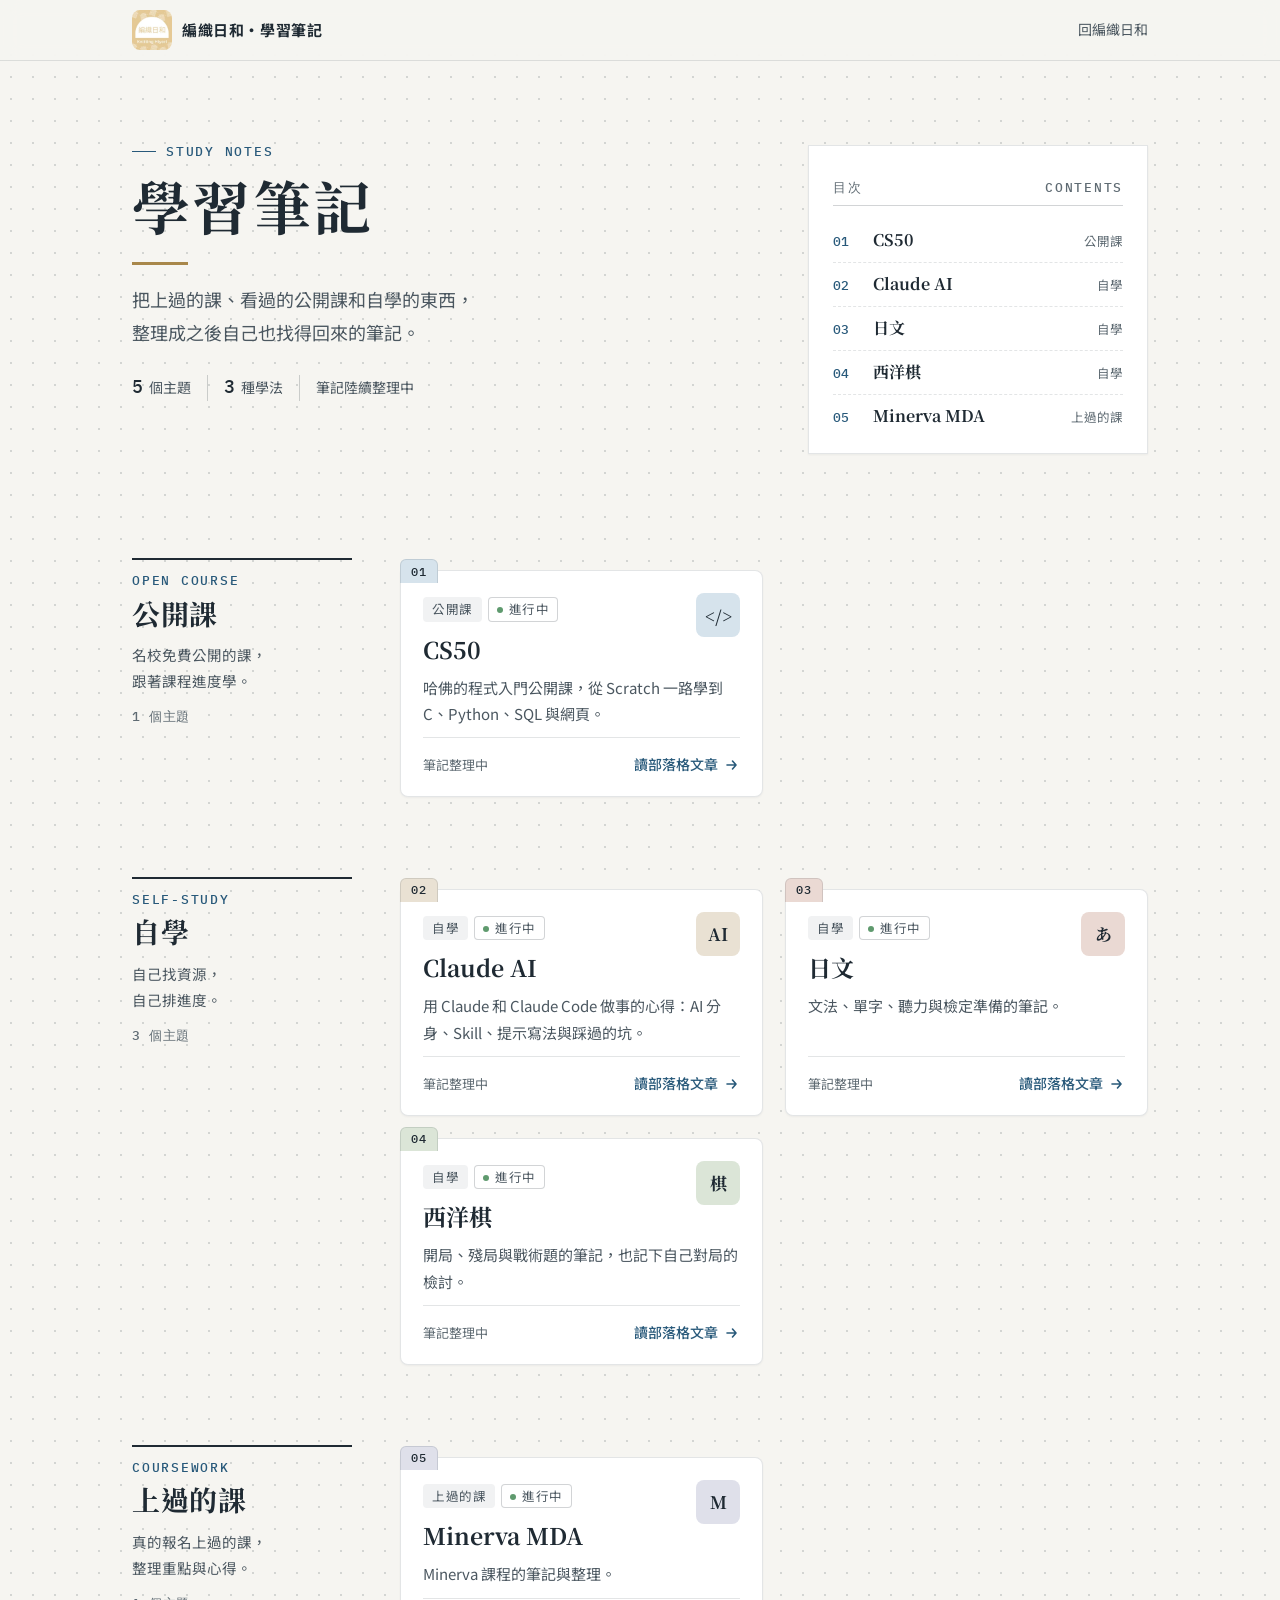
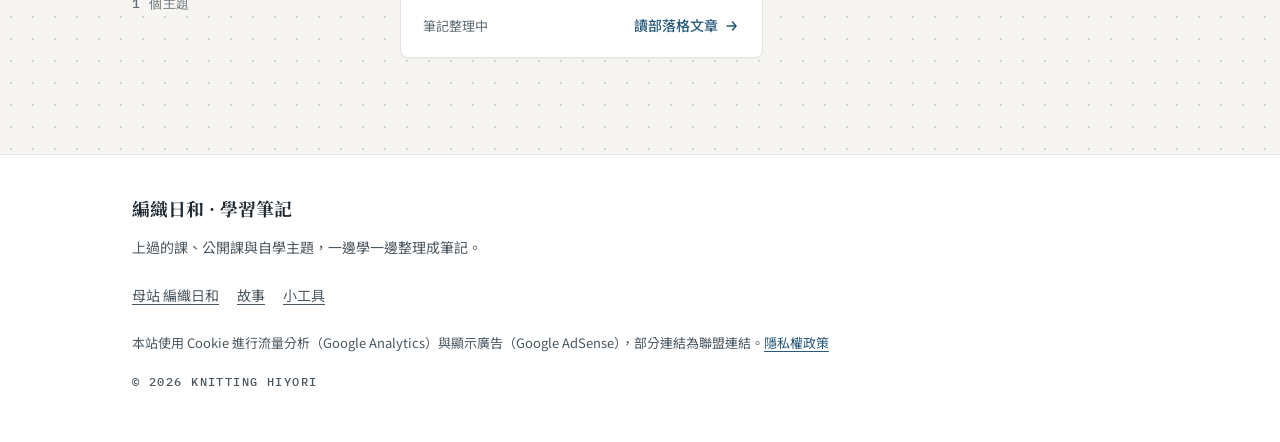
==== commit bcd5e811: "study 設計改中性專業調性：明朝體＋等寬編號、索引標籤卡片、目次、404 改版 Co-Authored-By: Claude Opus 5.5 <noreply@anthropic.com>" ====
--- a/index.html
+++ b/index.html
@@ -12,7 +12,7 @@
 <link rel="icon" type="image/png" sizes="32x32" href="/icons/favicon-32.png">
 <link rel="apple-touch-icon" href="/icons/apple-touch-icon.png">
 <link rel="manifest" href="/site.webmanifest">
-<meta name="theme-color" content="#faf8f3">
+<meta name="theme-color" content="#f6f5f1">
 <meta property="og:type" content="website">
 <meta property="og:site_name" content="編織日和 · 學習筆記">
 <meta property="og:locale" content="zh_TW">
@@ -25,7 +25,7 @@
 <meta name="twitter:card" content="summary_large_image">
 <link rel="preconnect" href="https://fonts.googleapis.com">
 <link rel="preconnect" href="https://fonts.gstatic.com" crossorigin>
-<link href="https://fonts.googleapis.com/css2?family=Caveat:wght@700&family=LXGW+WenKai+TC:wght@400;700&family=Noto+Sans+TC:wght@400;500;700&display=swap" rel="stylesheet">
+<link href="https://fonts.googleapis.com/css2?family=IBM+Plex+Mono:wght@500&family=Noto+Sans+TC:wght@400;500;700&family=Noto+Serif+TC:wght@600;700&display=swap" rel="stylesheet">
 <link rel="stylesheet" href="/assets/study.css?v=20261004">
 <script async src="https://www.googletagmanager.com/gtag/js?id=G-ZQZHTYTRMQ"></script>
 <script>
@@ -36,7 +36,7 @@
 gtag("config","G-ZQZHTYTRMQ",/[?]hy_debug=1/.test(location.search)?{cookie_domain:".knittinghiyori.com",debug_mode:true}:{cookie_domain:".knittinghiyori.com"});
 </script>
 <script type="application/ld+json">{"@context": "https://schema.org", "@type": "WebSite", "name": "編織日和 · 學習筆記", "url": "https://study.knittinghiyori.com/"}</script>
-<meta name="spec-version" content="core-v1.3/study-v0.1">
+<meta name="spec-version" content="core-v1.3/study-v0.2">
 </head>
 <body>
 <header class="top"><div class="wrap">
@@ -44,10 +44,10 @@
   <a data-google-vignette="false" class="home" href="https://knittinghiyori.com/">回編織日和</a>
 </div></header>
 <main class="wrap">
-<section class="hero"><div><p class="eyebrow">Study Notes</p><h1><span class="hl">學習筆記</span><svg class="doodle star" width="34" height="34" viewBox="0 0 34 34" fill="none" aria-hidden="true"><path d="M17 3c1 7 3 11 13 14-10 2-12 6-13 14-1-8-4-12-13-14 9-2 12-6 13-14z" stroke="currentColor" stroke-width="1.8" stroke-linejoin="round"/></svg></h1><p class="lead"><span class="nb">把上過的課、看過的公開課和自學的東西，</span><span class="nb">整理成之後自己也找得回來的筆記。</span></p><ul class="stats"><li><b>5</b>個主題</li><li><b>3</b>種學法</li><li>筆記陸續整理中</li></ul><p class="scroll-cue" aria-hidden="true"><svg width="46" height="40" viewBox="0 0 46 40" fill="none"><path d="M4 6c14-4 30 0 30 12 0 7-6 10-10 8s-2-9 6-8c6 1 9 8 8 18m0 0l-5-5m5 5l4-6" stroke="currentColor" stroke-width="1.8" stroke-linecap="round" stroke-linejoin="round"/></svg>往下看看主題</p></div><p class="sticky"><span class="tape" aria-hidden="true"></span><span class="nb">每天學一點點，</span><br><span class="nb">寫下來，</span><br><span class="nb">就不會忘記。</span><span class="sig">Keep learning!</span></p></section>
-<section class="sec split"><div class="sec-h"><span class="no">01</span><h2>公開課</h2><p class="what">名校免費公開的課，<br>跟著課程進度學。</p><span class="sub">1 個主題</span></div><div class="grid"><a data-google-vignette="false" class="card t-sora" style="--i:0" href="https://knittinghiyori.com/harvard-cs50-courses/" data-cta="topic_card" data-cta-type="article"><span class="tape" aria-hidden="true"></span><span class="mark" aria-hidden="true">&lt;/&gt;</span><span class="tags"><span class="tag">公開課</span><span class="tag st">進行中</span></span><span class="ct">CS50</span><span class="cd">哈佛的程式入門公開課，從 Scratch 一路學到 C、Python、SQL 與網頁。</span><span class="meta"><span>筆記整理中</span><span class="go">讀部落格文章<svg width="16" height="16" viewBox="0 0 16 16" fill="none" aria-hidden="true"><path d="M3 8h9m-3.5-4L12 8l-3.5 4" stroke="currentColor" stroke-width="1.6" stroke-linecap="round" stroke-linejoin="round"/></svg></span></span></a></div></section>
-<section class="sec split"><div class="sec-h"><span class="no">02</span><h2>自學</h2><p class="what">自己找資源，<br>自己排進度。</p><span class="sub">3 個主題</span></div><div class="grid"><a data-google-vignette="false" class="card t-peach" style="--i:1" href="https://knittinghiyori.com/claude-beginner-guide-anthropic-academy-courses/" data-cta="topic_card" data-cta-type="article"><span class="tape" aria-hidden="true"></span><span class="mark" aria-hidden="true">AI</span><span class="tags"><span class="tag">自學</span><span class="tag st">進行中</span></span><span class="ct">Claude AI</span><span class="cd">用 Claude 和 Claude Code 做事的心得：AI 分身、Skill、提示寫法與踩過的坑。</span><span class="meta"><span>筆記整理中</span><span class="go">讀部落格文章<svg width="16" height="16" viewBox="0 0 16 16" fill="none" aria-hidden="true"><path d="M3 8h9m-3.5-4L12 8l-3.5 4" stroke="currentColor" stroke-width="1.6" stroke-linecap="round" stroke-linejoin="round"/></svg></span></span></a><a data-google-vignette="false" class="card t-sakura" style="--i:2" href="https://knittinghiyori.com/japanese-verb-conjugation-six-forms-five-types/" data-cta="topic_card" data-cta-type="article"><span class="tape" aria-hidden="true"></span><span class="mark" aria-hidden="true">あ</span><span class="tags"><span class="tag">自學</span><span class="tag st">進行中</span></span><span class="ct">日文</span><span class="cd">文法、單字、聽力與檢定準備的筆記。</span><span class="meta"><span>筆記整理中</span><span class="go">讀部落格文章<svg width="16" height="16" viewBox="0 0 16 16" fill="none" aria-hidden="true"><path d="M3 8h9m-3.5-4L12 8l-3.5 4" stroke="currentColor" stroke-width="1.6" stroke-linecap="round" stroke-linejoin="round"/></svg></span></span></a><a data-google-vignette="false" class="card t-matcha" style="--i:3" href="https://knittinghiyori.com/chess-for-beginners/" data-cta="topic_card" data-cta-type="article"><span class="tape" aria-hidden="true"></span><span class="mark" aria-hidden="true">棋</span><span class="tags"><span class="tag">自學</span><span class="tag st">進行中</span></span><span class="ct">西洋棋</span><span class="cd">開局、殘局與戰術題的筆記，也記下自己對局的檢討。</span><span class="meta"><span>筆記整理中</span><span class="go">讀部落格文章<svg width="16" height="16" viewBox="0 0 16 16" fill="none" aria-hidden="true"><path d="M3 8h9m-3.5-4L12 8l-3.5 4" stroke="currentColor" stroke-width="1.6" stroke-linecap="round" stroke-linejoin="round"/></svg></span></span></a></div></section>
-<section class="sec split"><div class="sec-h"><span class="no">03</span><h2>上過的課</h2><p class="what">真的報名上過的課，<br>整理重點與心得。</p><span class="sub">1 個主題</span></div><div class="grid"><a data-google-vignette="false" class="card t-lavender" style="--i:4" href="https://knittinghiyori.com/minerva-university-mda-master-degree-guide/" data-cta="topic_card" data-cta-type="article"><span class="tape" aria-hidden="true"></span><span class="mark" aria-hidden="true">M</span><span class="tags"><span class="tag">上過的課</span><span class="tag st">進行中</span></span><span class="ct">Minerva MDA</span><span class="cd">Minerva 課程的筆記與整理。</span><span class="meta"><span>筆記整理中</span><span class="go">讀部落格文章<svg width="16" height="16" viewBox="0 0 16 16" fill="none" aria-hidden="true"><path d="M3 8h9m-3.5-4L12 8l-3.5 4" stroke="currentColor" stroke-width="1.6" stroke-linecap="round" stroke-linejoin="round"/></svg></span></span></a></div></section>
+<section class="hero"><div><p class="eyebrow label">Study Notes</p><h1>學習筆記<span class="rule" aria-hidden="true"></span></h1><p class="lead"><span class="nb">把上過的課、看過的公開課和自學的東西，</span><span class="nb">整理成之後自己也找得回來的筆記。</span></p><ul class="facts"><li><b>5</b>個主題</li><li><b>3</b>種學法</li><li>筆記陸續整理中</li></ul></div><nav class="toc" aria-label="目次"><p class="label"><span>目次</span><span>Contents</span></p><ol><li><a data-google-vignette="false" href="https://knittinghiyori.com/harvard-cs50-courses/" data-cta="toc_link" data-cta-type="article"><span class="n">01</span><span class="t">CS50</span><span class="k">公開課</span></a></li><li><a data-google-vignette="false" href="https://knittinghiyori.com/claude-beginner-guide-anthropic-academy-courses/" data-cta="toc_link" data-cta-type="article"><span class="n">02</span><span class="t">Claude AI</span><span class="k">自學</span></a></li><li><a data-google-vignette="false" href="https://knittinghiyori.com/japanese-verb-conjugation-six-forms-five-types/" data-cta="toc_link" data-cta-type="article"><span class="n">03</span><span class="t">日文</span><span class="k">自學</span></a></li><li><a data-google-vignette="false" href="https://knittinghiyori.com/chess-for-beginners/" data-cta="toc_link" data-cta-type="article"><span class="n">04</span><span class="t">西洋棋</span><span class="k">自學</span></a></li><li><a data-google-vignette="false" href="https://knittinghiyori.com/minerva-university-mda-master-degree-guide/" data-cta="toc_link" data-cta-type="article"><span class="n">05</span><span class="t">Minerva MDA</span><span class="k">上過的課</span></a></li></ol></nav></section>
+<section class="sec split"><div class="sec-h"><span class="no">Open Course</span><h2>公開課</h2><p class="what">名校免費公開的課，<br>跟著課程進度學。</p><span class="sub">1 個主題</span></div><div class="grid"><a data-google-vignette="false" class="card t-sora" style="--i:0" href="https://knittinghiyori.com/harvard-cs50-courses/" data-cta="topic_card" data-cta-type="article"><span class="idx" aria-hidden="true">01</span><span class="mark" aria-hidden="true">&lt;/&gt;</span><span class="tags"><span class="tag">公開課</span><span class="tag st">進行中</span></span><span class="ct">CS50</span><span class="cd">哈佛的程式入門公開課，從 Scratch 一路學到 C、Python、SQL 與網頁。</span><span class="meta"><span>筆記整理中</span><span class="go">讀部落格文章<svg width="16" height="16" viewBox="0 0 16 16" fill="none" aria-hidden="true"><path d="M3 8h9m-3.5-4L12 8l-3.5 4" stroke="currentColor" stroke-width="1.6" stroke-linecap="round" stroke-linejoin="round"/></svg></span></span></a></div></section>
+<section class="sec split"><div class="sec-h"><span class="no">Self-Study</span><h2>自學</h2><p class="what">自己找資源，<br>自己排進度。</p><span class="sub">3 個主題</span></div><div class="grid"><a data-google-vignette="false" class="card t-peach" style="--i:1" href="https://knittinghiyori.com/claude-beginner-guide-anthropic-academy-courses/" data-cta="topic_card" data-cta-type="article"><span class="idx" aria-hidden="true">02</span><span class="mark" aria-hidden="true">AI</span><span class="tags"><span class="tag">自學</span><span class="tag st">進行中</span></span><span class="ct">Claude AI</span><span class="cd">用 Claude 和 Claude Code 做事的心得：AI 分身、Skill、提示寫法與踩過的坑。</span><span class="meta"><span>筆記整理中</span><span class="go">讀部落格文章<svg width="16" height="16" viewBox="0 0 16 16" fill="none" aria-hidden="true"><path d="M3 8h9m-3.5-4L12 8l-3.5 4" stroke="currentColor" stroke-width="1.6" stroke-linecap="round" stroke-linejoin="round"/></svg></span></span></a><a data-google-vignette="false" class="card t-sakura" style="--i:2" href="https://knittinghiyori.com/japanese-verb-conjugation-six-forms-five-types/" data-cta="topic_card" data-cta-type="article"><span class="idx" aria-hidden="true">03</span><span class="mark" aria-hidden="true">あ</span><span class="tags"><span class="tag">自學</span><span class="tag st">進行中</span></span><span class="ct">日文</span><span class="cd">文法、單字、聽力與檢定準備的筆記。</span><span class="meta"><span>筆記整理中</span><span class="go">讀部落格文章<svg width="16" height="16" viewBox="0 0 16 16" fill="none" aria-hidden="true"><path d="M3 8h9m-3.5-4L12 8l-3.5 4" stroke="currentColor" stroke-width="1.6" stroke-linecap="round" stroke-linejoin="round"/></svg></span></span></a><a data-google-vignette="false" class="card t-matcha" style="--i:3" href="https://knittinghiyori.com/chess-for-beginners/" data-cta="topic_card" data-cta-type="article"><span class="idx" aria-hidden="true">04</span><span class="mark" aria-hidden="true">棋</span><span class="tags"><span class="tag">自學</span><span class="tag st">進行中</span></span><span class="ct">西洋棋</span><span class="cd">開局、殘局與戰術題的筆記，也記下自己對局的檢討。</span><span class="meta"><span>筆記整理中</span><span class="go">讀部落格文章<svg width="16" height="16" viewBox="0 0 16 16" fill="none" aria-hidden="true"><path d="M3 8h9m-3.5-4L12 8l-3.5 4" stroke="currentColor" stroke-width="1.6" stroke-linecap="round" stroke-linejoin="round"/></svg></span></span></a></div></section>
+<section class="sec split"><div class="sec-h"><span class="no">Coursework</span><h2>上過的課</h2><p class="what">真的報名上過的課，<br>整理重點與心得。</p><span class="sub">1 個主題</span></div><div class="grid"><a data-google-vignette="false" class="card t-lavender" style="--i:4" href="https://knittinghiyori.com/minerva-university-mda-master-degree-guide/" data-cta="topic_card" data-cta-type="article"><span class="idx" aria-hidden="true">05</span><span class="mark" aria-hidden="true">M</span><span class="tags"><span class="tag">上過的課</span><span class="tag st">進行中</span></span><span class="ct">Minerva MDA</span><span class="cd">Minerva 課程的筆記與整理。</span><span class="meta"><span>筆記整理中</span><span class="go">讀部落格文章<svg width="16" height="16" viewBox="0 0 16 16" fill="none" aria-hidden="true"><path d="M3 8h9m-3.5-4L12 8l-3.5 4" stroke="currentColor" stroke-width="1.6" stroke-linecap="round" stroke-linejoin="round"/></svg></span></span></a></div></section>
 </main>
 <footer class="foot"><div class="wrap">
   <p class="mark-f">編織日和 · 學習筆記</p>
--- a/assets/study.css
+++ b/assets/study.css
@@ -1,207 +1,193 @@
-/* study.knittinghiyori.com：日系清新筆記風（方眼紙、紙膠帶、便利貼、螢光筆） */
+/* study.knittinghiyori.com：日系筆記本骨架、中性專業調性（點陣方格、明朝體標題、等寬編號、索引標籤） */
 :root{
-  --paper:#faf8f3; --paper-2:#fffefb; --grid:rgba(96,140,168,.10); --grid-2:rgba(96,140,168,.05);
-  --ink:#2f3538; --ink-2:#596166; --ink-3:#6b7378;
-  --accent:#2f6585; --margin:#e7a9a2; --marker:rgba(250,222,120,.72);
-  --sora:#cfe3ef; --peach:#fbd9c4; --lavender:#e2dcf2; --sakura:#f7d5d5; --matcha:#d6e6c6; --lemon:#f8ecb4;
-  --line:rgba(47,53,56,.12);
-  --shadow:0 1px 1px rgba(60,52,36,.05),0 10px 24px -12px rgba(60,52,36,.22);
-  --shadow-up:0 2px 2px rgba(60,52,36,.05),0 22px 36px -16px rgba(60,52,36,.30);
-  --hand:"LXGW WenKai TC","Kaiti TC","STKaiti","DFKai-SB",serif;
+  --paper:#f6f5f1; --paper-2:#ffffff; --dot:rgba(31,42,51,.16);
+  --ink:#1f2a33; --ink-2:#4b5760; --ink-3:#5f6b73;
+  --accent:#28597a; --accent-2:#a8874a; --margin:#d9a49b;
+  --sora:#d6e3ec; --peach:#e9e1d3; --lavender:#dfe0ea; --sakura:#ead9d3; --matcha:#dbe5d7; --lemon:#ece4c8;
+  --line:rgba(31,42,51,.12); --line-2:rgba(31,42,51,.2);
+  --shadow:0 1px 2px rgba(31,42,51,.05);
+  --shadow-up:0 2px 4px rgba(31,42,51,.05),0 18px 32px -18px rgba(31,42,51,.28);
+  --serif:"Noto Serif TC","Songti TC","PMingLiU",serif;
   --sans:"Noto Sans TC","PingFang TC","Microsoft JhengHei",sans-serif;
-  --script:"Caveat","LXGW WenKai TC",cursive;
+  --mono:"IBM Plex Mono",ui-monospace,"SFMono-Regular",Menlo,monospace;
   --ease:cubic-bezier(.2,.7,.2,1);
-  --max:1040px;
+  --max:1080px;
 }
 *,*::before,*::after{box-sizing:border-box}
 html{-webkit-text-size-adjust:100%;scroll-behavior:smooth}
 body{margin:0;color:var(--ink);font:400 17px/1.85 var(--sans);overflow-wrap:anywhere;
-  background-color:var(--paper);
-  background-image:linear-gradient(var(--grid) 1px,transparent 1px),linear-gradient(90deg,var(--grid) 1px,transparent 1px),
-    linear-gradient(var(--grid-2) 1px,transparent 1px),linear-gradient(90deg,var(--grid-2) 1px,transparent 1px);
-  background-size:96px 96px,96px 96px,24px 24px,24px 24px;background-position:-1px -1px}
+  background:var(--paper) radial-gradient(var(--dot) 1px,transparent 1.2px) 0 0/22px 22px}
 a{color:var(--accent);text-underline-offset:3px}
-:focus-visible{outline:3px solid var(--accent);outline-offset:3px;border-radius:4px}
-::selection{background:var(--marker)}
+:focus-visible{outline:2px solid var(--accent);outline-offset:3px}
+::selection{background:var(--sora)}
 p,.cd{text-wrap:pretty}
-h1,h2,.ct{text-wrap:pretty}
 .nb{display:inline-block}
 .wrap{max-width:var(--max);margin:0 auto;padding:0 16px}
 @media(min-width:700px){.wrap{padding:0 32px}}
 
 /* 頁首品牌列（core §7） */
-.top{position:sticky;top:0;z-index:10;background:rgba(250,248,243,.88);-webkit-backdrop-filter:blur(10px);backdrop-filter:blur(10px);
-  border-bottom:1.5px dashed rgba(47,53,56,.18)}
+.top{position:sticky;top:0;z-index:10;background:rgba(246,245,241,.9);-webkit-backdrop-filter:blur(10px);backdrop-filter:blur(10px);border-bottom:1px solid var(--line)}
 .top .wrap{display:flex;justify-content:space-between;align-items:center;min-height:60px;gap:12px}
 .kh-brand{display:inline-flex;align-items:center;gap:10px;min-height:44px;color:var(--ink);text-decoration:none;font:700 15px/1.2 var(--sans);letter-spacing:.04em;white-space:nowrap}
 .kh-brand img{width:40px;height:40px;border-radius:8px;flex:none}
 .kh-brand:hover{text-decoration:underline;text-underline-offset:4px}
 @media(max-width:340px){.kh-site{display:none}}
-.home{font-size:14px;color:var(--ink-2);text-decoration:none;min-height:44px;display:flex;align-items:center;gap:4px}
+.home{font-size:14px;color:var(--ink-2);text-decoration:none;min-height:44px;display:flex;align-items:center}
 .home:hover{color:var(--ink)}
 
 /* 字 */
-h1,h2,h3,h4{font-family:var(--hand);line-height:1.35;font-weight:700;color:var(--ink);letter-spacing:.02em}
-h1{font-size:clamp(40px,11vw,68px);margin:.1em 0 .3em}
-h2{font-size:clamp(22px,4.6vw,26px);margin:0}
+h1,h2,h3,h4{font-family:var(--serif);line-height:1.35;font-weight:700;color:var(--ink);letter-spacing:.02em}
+h1{font-size:clamp(36px,9vw,58px);margin:.15em 0 .3em;letter-spacing:.04em}
+h2{font-size:clamp(21px,4.4vw,25px);margin:0}
 h3{font-size:20px;margin:1.8em 0 .5em}
-.hl{background:linear-gradient(transparent 60%,var(--marker) 60%,var(--marker) 90%,transparent 90%) no-repeat 0 0/100% 100%;padding:0 .08em;
-  -webkit-box-decoration-break:clone;box-decoration-break:clone}
-.lead{color:var(--ink-2);font-size:clamp(16px,2.4vw,18px);max-width:34em;margin:0 0 1.2em}
-.eyebrow{display:flex;width:max-content;align-items:center;gap:8px;font:700 22px/1 var(--script);color:var(--accent);letter-spacing:.02em;margin:0}
-.eyebrow::before{content:"";width:28px;height:2px;background:currentColor;border-radius:2px}
+.lead{color:var(--ink-2);font-size:clamp(16px,2.3vw,18px);max-width:34em;margin:0 0 1.4em}
+.label{font:500 12.5px/1 var(--mono);letter-spacing:.14em;text-transform:uppercase;color:var(--accent)}
+.eyebrow{display:flex;align-items:center;gap:10px;margin:0}
+.eyebrow::before{content:"";width:24px;height:1px;background:currentColor}
 
 /* 首頁開頭 */
-.hero{display:grid;gap:22px;padding:36px 0 4px;align-items:center}
-@media(min-width:820px){.hero{grid-template-columns:1fr 260px;padding:72px 0 24px}}
-.stats{display:flex;flex-wrap:wrap;gap:10px;margin:0;padding:0;list-style:none}
-.stats li{font-size:14px;color:var(--ink-2);background:var(--paper-2);border:1px solid var(--line);border-radius:99px;padding:6px 14px;line-height:1.4}
-.stats b{font:700 20px/1 var(--script);color:var(--ink);margin-right:4px}
+.hero{display:grid;gap:28px;padding:48px 0 8px;align-items:start}
+@media(min-width:880px){.hero{grid-template-columns:1fr 340px;gap:64px;padding:84px 0 24px}}
+.hero h1 .rule{display:block;width:56px;height:3px;background:var(--accent-2);margin-top:18px}
+.facts{display:flex;flex-wrap:wrap;gap:8px 0;margin:0;padding:0;list-style:none;font-size:14px;color:var(--ink-2)}
+.facts li{display:flex;align-items:baseline;gap:6px;padding-right:16px;margin-right:16px;border-right:1px solid var(--line-2)}
+.facts li:last-child{border-right:0}
+.facts b{font:500 18px/1 var(--mono);color:var(--ink)}
 
-.hero h1{position:relative;display:inline-block}
-.doodle.star{position:absolute;top:-6px;right:-30px;color:var(--accent);opacity:.75;animation:twinkle 3.6s ease-in-out infinite}
-.scroll-cue{display:none;align-items:flex-end;gap:6px;margin:22px 0 0 6px;font:700 20px/1 var(--script);color:var(--ink-3)}
-.scroll-cue svg{color:var(--accent)}
-@keyframes twinkle{0%,100%{transform:rotate(0) scale(1)}50%{transform:rotate(14deg) scale(1.12)}}
-/* 便利貼 */
-.sticky{position:relative;background:var(--lemon);padding:26px 22px 18px;font:400 17px/1.7 var(--hand);color:var(--ink);
-  box-shadow:var(--shadow);transform:rotate(-1.6deg);max-width:300px;justify-self:end;margin:0 6px 0 0}
-.hero .sticky br{display:none}
-@media(min-width:820px){.scroll-cue{display:flex}.hero .sticky{padding:32px 26px 22px;font-size:20px;line-height:1.8;transform:rotate(2.2deg);justify-self:center;margin:0}.hero .sticky br{display:inline}}
-.sticky::after{content:"";position:absolute;inset:auto 0 0 auto;width:34px;height:34px;
-  background:linear-gradient(225deg,var(--paper) 50%,rgba(0,0,0,.06) 50%,rgba(255,255,255,.4))}
-.sticky .sig{display:block;margin-top:10px;padding-right:26px;font:700 20px/1 var(--script);color:var(--ink-2);text-align:right}
-.tape{position:absolute;top:-12px;left:50%;width:96px;height:26px;transform:translateX(-50%) rotate(-3deg);
-  background:repeating-linear-gradient(-45deg,rgba(255,255,255,.38) 0 5px,transparent 5px 10px),var(--tone,var(--sora));opacity:.92;
-  clip-path:polygon(0 0,100% 0,97% 20%,100% 40%,97% 60%,100% 80%,97% 100%,0 100%,3% 80%,0 60%,3% 40%,0 20%)}
+/* 目次（桌機） */
+.toc{display:none}
+@media(min-width:880px){
+  .toc{display:block;background:var(--paper-2);border:1px solid var(--line);padding:22px 24px 14px;box-shadow:var(--shadow)}
+  .toc .label{display:flex;justify-content:space-between;color:var(--ink-3);padding-bottom:12px;border-bottom:1px solid var(--line-2)}
+  .toc ol{list-style:none;margin:0;padding:0}
+  .toc a{display:grid;grid-template-columns:30px 1fr auto;align-items:baseline;gap:10px;min-height:44px;padding:10px 0;color:var(--ink);text-decoration:none;border-bottom:1px dashed var(--line)}
+  .toc li:last-child a{border-bottom:0}
+  .toc .n{font:500 13px var(--mono);color:var(--accent)}
+  .toc .t{font:700 16px/1.4 var(--serif);transition:color .25s}
+  .toc .k{font-size:12.5px;color:var(--ink-3)}
+  .toc a:hover .t{color:var(--accent)}
+}
 
-/* 區塊標題：01 公開課 ……… */
-.sec{margin:56px 0 0}
-.sec-h{display:flex;align-items:baseline;gap:12px;margin:0 0 28px}
-.sec-h .no{font:700 26px/1 var(--script);color:var(--accent)}
-.sec-h::after{content:"";flex:1;border-bottom:2px dotted rgba(47,53,56,.22);transform:translateY(-6px)}
-.sec-h .sub{font-size:14px;color:var(--ink-3);white-space:nowrap;order:3}
-
+/* 區塊標題：01 公開課 ───── */
+.sec{margin:64px 0 0}
+.sec-h{display:flex;align-items:baseline;gap:12px;margin:0 0 24px}
+.sec-h .no{font:500 12.5px/1 var(--mono);color:var(--accent);letter-spacing:.14em;text-transform:uppercase;white-space:nowrap}
+.sec-h::after{content:"";flex:1;border-bottom:1px solid var(--line-2);transform:translateY(-6px)}
+.sec-h .sub{font:500 12.5px var(--mono);color:var(--ink-3);white-space:nowrap;order:3;letter-spacing:.04em}
 .sec-h .what{display:none}
 @media(min-width:900px){
-  .sec.split{display:grid;grid-template-columns:230px 1fr;gap:48px;margin-top:72px}
-  .sec.split .sec-h{flex-direction:column;align-items:flex-start;gap:6px;position:sticky;top:96px;align-self:start;margin:0}
+  .sec.split{display:grid;grid-template-columns:220px 1fr;gap:48px;margin-top:80px}
+  .sec.split .sec-h{flex-direction:column;align-items:flex-start;gap:8px;position:sticky;top:96px;align-self:start;margin:0;
+    padding-top:14px;border-top:2px solid var(--ink)}
   .sec.split .sec-h::after{display:none}
-  .sec.split .sec-h .no{font-size:34px}
-  .sec.split .sec-h h2{font-size:30px}
-  .sec.split .sec-h .what{display:block;font-size:14.5px;line-height:1.75;color:var(--ink-2);margin:6px 0 0}
-  .sec.split .sec-h .sub{order:0;margin-top:10px}
-  .sec.split .grid{grid-template-columns:repeat(2,1fr);padding-top:14px}
+  .sec.split .sec-h h2{font-size:28px}
+  .sec.split .sec-h .what{display:block;font-size:14.5px;line-height:1.8;color:var(--ink-2);margin:2px 0 0}
+  .sec.split .sec-h .sub{order:0;margin-top:6px}
+  .sec.split .grid{grid-template-columns:repeat(2,1fr)}
 }
-/* 主題卡（便條紙＋紙膠帶） */
-.grid{display:grid;grid-template-columns:repeat(auto-fill,minmax(min(100%,280px),1fr));gap:34px 26px;padding-top:6px}
-.card{--r:-.7deg;position:relative;display:flex;flex-direction:column;gap:10px;padding:34px 22px 18px;
-  background:var(--paper-2);border:1px solid rgba(47,53,56,.07);border-radius:4px 4px 10px 4px;text-decoration:none;color:var(--ink);
-  box-shadow:var(--shadow);transform:rotate(var(--r));transition:transform .45s var(--ease),box-shadow .45s var(--ease);
-  animation:rise .7s var(--ease) both;animation-delay:calc(var(--i,0) * 70ms)}
-.grid .card:nth-child(even){--r:.6deg}
-.grid .card:nth-child(3n){--r:-.3deg}
-.card:hover,.card:focus-visible{transform:rotate(0) translateY(-5px);box-shadow:var(--shadow-up)}
-.card .tape{left:42%}
-.card .mark{position:absolute;top:18px;right:18px;display:grid;place-items:center;width:54px;height:54px;border-radius:50%;
-  background:var(--tone,var(--sora));color:var(--ink);font:700 20px/1 var(--hand);letter-spacing:-.02em;
-  box-shadow:0 0 0 3px var(--paper-2),0 0 0 4px rgba(47,53,56,.08);transform:rotate(-8deg);transition:transform .45s var(--ease)}
-.card:hover .mark{transform:rotate(4deg) scale(1.05)}
-.card .tags{padding-right:64px}
-.ct{font:700 25px/1.3 var(--hand);margin-top:4px}
+
+/* 主題卡：方正卡片＋左上索引標籤 */
+.grid{display:grid;grid-template-columns:repeat(auto-fill,minmax(min(100%,280px),1fr));gap:22px;padding-top:12px}
+.card{position:relative;display:flex;flex-direction:column;gap:10px;padding:26px 22px 18px;background:var(--paper-2);
+  border:1px solid var(--line);border-radius:2px 8px 8px 8px;text-decoration:none;color:var(--ink);box-shadow:var(--shadow);
+  transition:transform .35s var(--ease),box-shadow .35s var(--ease),border-color .35s var(--ease);
+  animation:rise .6s var(--ease) both;animation-delay:calc(var(--i,0) * 60ms)}
+.card:hover,.card:focus-visible{transform:translateY(-3px);box-shadow:var(--shadow-up);border-color:var(--line-2)}
+.card .idx{position:absolute;top:-12px;left:-1px;height:24px;padding:0 10px;display:flex;align-items:center;
+  background:var(--tone,var(--sora));border:1px solid var(--line);border-bottom:0;border-radius:6px 6px 0 0;
+  font:500 12px/1 var(--mono);letter-spacing:.08em;color:var(--ink)}
+.card .mark{position:absolute;top:22px;right:22px;display:grid;place-items:center;width:44px;height:44px;border-radius:8px;
+  background:var(--tone,var(--sora));color:var(--ink);font:700 17px/1 var(--serif)}
+.card .tags{padding-right:56px}
+.ct{font:700 23px/1.35 var(--serif);margin-top:2px}
 .cd{color:var(--ink-2);font-size:15px;line-height:1.75}
-.meta{margin-top:auto;padding-top:14px;border-top:1px dashed var(--line);font-size:13px;color:var(--ink-3);
+.meta{margin-top:auto;padding-top:14px;border-top:1px solid var(--line);font-size:13px;color:var(--ink-3);
   display:flex;justify-content:space-between;align-items:center;gap:8px}
 .go{display:inline-flex;align-items:center;gap:6px;font-weight:500;color:var(--accent);font-size:14px}
-.go svg{transition:transform .35s var(--ease)}
-.card:hover .go svg{transform:translateX(4px)}
+.go svg{transition:transform .3s var(--ease)}
+.card:hover .go svg{transform:translateX(3px)}
 .t-sora{--tone:var(--sora)}.t-peach{--tone:var(--peach)}.t-lavender{--tone:var(--lavender)}
 .t-sakura{--tone:var(--sakura)}.t-matcha{--tone:var(--matcha)}.t-lemon{--tone:var(--lemon)}
 
 .tags{display:flex;gap:6px;flex-wrap:wrap;margin:0}
-.tag{display:inline-block;font-size:12.5px;line-height:1;padding:6px 10px;border-radius:99px;background:rgba(47,53,56,.06);color:var(--ink-2);letter-spacing:.04em}
-.tag.st{background:none;box-shadow:inset 0 0 0 1px rgba(47,53,56,.16)}
-.tag.st::before{content:"";display:inline-block;width:6px;height:6px;border-radius:50%;background:#7fae6e;margin:0 6px 1px 0;vertical-align:middle}
+.tag{display:inline-block;font-size:12.5px;line-height:1;padding:6px 9px;border-radius:4px;background:rgba(31,42,51,.06);color:var(--ink-2);letter-spacing:.04em}
+.tag.st{background:none;box-shadow:inset 0 0 0 1px var(--line-2)}
+.tag.st::before{content:"";display:inline-block;width:6px;height:6px;border-radius:50%;background:#5f9a6e;margin:0 6px 1px 0;vertical-align:middle}
 
-/* 按鈕（手繪邊） */
+/* 按鈕 */
 .btns{display:flex;flex-wrap:wrap;gap:12px;margin:8px 0 0}
-.btn{display:inline-flex;align-items:center;gap:8px;min-height:48px;padding:0 24px;background:var(--ink);color:var(--paper-2);text-decoration:none;
-  font-size:15px;font-weight:500;border-radius:255px 18px 225px 18px/18px 225px 18px 255px;transition:transform .3s var(--ease),box-shadow .3s var(--ease);
-  box-shadow:3px 3px 0 rgba(47,53,56,.18)}
-.btn:hover{transform:translate(-1px,-2px);box-shadow:5px 6px 0 rgba(47,53,56,.16)}
-.btn.ghost{background:transparent;color:var(--ink);box-shadow:inset 0 0 0 2px var(--ink)}
-.btn.ghost:hover{background:var(--paper-2)}
+.btn{display:inline-flex;align-items:center;gap:10px;min-height:48px;padding:0 22px;background:var(--ink);color:var(--paper-2);text-decoration:none;
+  font-size:15px;font-weight:500;border-radius:6px;transition:background .25s,transform .25s var(--ease)}
+.btn:hover{background:var(--accent);transform:translateY(-1px)}
+.btn.ghost{background:transparent;color:var(--ink);box-shadow:inset 0 0 0 1px var(--ink)}
+.btn.ghost:hover{background:var(--paper-2);color:var(--accent);box-shadow:inset 0 0 0 1px var(--accent)}
 
 /* 麵包屑、主題頁 */
-.crumb{font-size:14px;color:var(--ink-3);padding-top:24px}
-.crumb a{color:var(--ink-2)}
-.topic-hero{position:relative;padding:28px 0 8px;max-width:720px}
-.topic-hero .mark{display:inline-grid;place-items:center;width:64px;height:64px;border-radius:50%;background:var(--tone);margin:0 0 6px;
-  font:700 24px/1 var(--hand);transform:rotate(-8deg);box-shadow:0 0 0 3px var(--paper-2),0 0 0 4px rgba(47,53,56,.08)}
+.crumb{font-size:14px;color:var(--ink-3);padding-top:12px}
+.crumb a{color:var(--ink-2);display:inline-flex;align-items:center;min-height:44px}
+.topic-hero{padding:32px 0 8px;max-width:760px}
+.topic-hero .mark{display:inline-grid;place-items:center;width:56px;height:56px;border-radius:10px;background:var(--tone);margin:0 0 14px;font:700 20px/1 var(--serif)}
+.topic-hero h1{font-size:clamp(30px,7vw,46px)}
+.empty-box{display:flex;flex-wrap:wrap;align-items:center;justify-content:space-between;gap:12px 20px;padding:20px 22px;background:var(--paper-2);
+  border:1px dashed var(--line-2);border-radius:8px;color:var(--ink-2)}
+.empty-box p{margin:0}
 
-.topic-hero h1{font-size:clamp(30px,7.4vw,48px)}
-/* 筆記清單（橫線筆記） */
-.notes{list-style:none;margin:0;padding:0;background:var(--paper-2);border-radius:6px;box-shadow:var(--shadow)}
-.notes li+li{border-top:1px solid rgba(96,140,168,.22)}
-.notes a{display:grid;grid-template-columns:1fr auto;gap:2px 14px;padding:16px 20px;text-decoration:none;color:var(--ink);min-height:44px}
-.notes a:hover .nt{background:linear-gradient(transparent 62%,var(--marker) 62%)}
+/* 筆記清單 */
+.notes{list-style:none;margin:0;padding:0;background:var(--paper-2);border:1px solid var(--line);border-radius:8px}
+.notes li+li{border-top:1px solid var(--line)}
+.notes a{display:grid;grid-template-columns:1fr auto;gap:2px 14px;padding:16px 20px;text-decoration:none;color:var(--ink);min-height:44px;transition:background .2s}
+.notes a:hover{background:rgba(40,89,122,.04)}
+.notes a:hover .nt{color:var(--accent)}
 .notes .tag{grid-column:1/-1;justify-self:start;margin-bottom:4px}
-.nt{font-weight:500}
-.nd{font:700 18px/1.5 var(--script);color:var(--ink-3)}
+.nt{font:700 17px/1.5 var(--serif)}
+.nd{font:500 13px/1.9 var(--mono);color:var(--ink-3)}
 .ns{grid-column:1/-1;font-size:14px;color:var(--ink-2)}
-.empty-note{display:grid;max-width:440px;margin:18px 0 0}
-.empty-note .sticky{justify-self:start;margin:12px 0 0 6px;transform:rotate(-1.5deg);max-width:none}
-.empty-note .sticky a{color:var(--ink);font-family:var(--sans);font-size:15px;font-weight:500}
 
-/* 筆記頁：左邊紅色邊線 */
-.note{--ml:20px;position:relative;background:var(--paper-2);border-radius:4px 4px 12px 4px;box-shadow:var(--shadow);
+/* 筆記頁：左邊紅色邊線（日系筆記本） */
+.note{--ml:18px;position:relative;background:var(--paper-2);border:1px solid var(--line);border-radius:4px 8px 8px 4px;
   padding:28px 18px 32px calc(var(--ml) + 18px);margin:16px 0 28px;
-  background-image:linear-gradient(90deg,transparent calc(var(--ml) - 1px),var(--margin) calc(var(--ml) - 1px),var(--margin) calc(var(--ml) + 1px),transparent calc(var(--ml) + 1px))}
-@media(min-width:700px){.note{--ml:44px;padding:48px 56px 52px calc(var(--ml) + 40px)}}
-.note h1{font-size:clamp(28px,6vw,42px)}
-.note h2{margin:1.8em 0 .6em;font-size:24px}
-.note h2::before{content:"#";color:var(--margin);margin-right:.35em}
+  background-image:linear-gradient(90deg,transparent calc(var(--ml) - .5px),var(--margin) calc(var(--ml) - .5px),var(--margin) calc(var(--ml) + .5px),transparent calc(var(--ml) + .5px))}
+@media(min-width:700px){.note{--ml:44px;padding:52px 64px 56px calc(var(--ml) + 40px)}}
+.note h1{font-size:clamp(28px,6vw,40px)}
+.note h2{margin:1.9em 0 .6em;font-size:23px}
+.note h2::before{content:"§";font:500 .8em var(--mono);color:var(--accent-2);margin-right:.5em}
 .note .date,.note .src{font-size:14px;color:var(--ink-3);margin:0}
-.note .date{font:700 19px/1.4 var(--script)}
+.note .date{font-family:var(--mono);font-size:13px;letter-spacing:.04em}
 .note .src{margin-top:4px}
-.note strong{background:linear-gradient(transparent 62%,var(--marker) 62%)}
 .note img{max-width:100%;height:auto;border-radius:6px}
-.note blockquote{position:relative;margin:1.4em 0;padding:16px 20px;background:var(--lemon);border-radius:2px;box-shadow:var(--shadow);transform:rotate(-.4deg)}
+.note blockquote{margin:1.4em 0;padding:14px 18px;background:var(--paper);border-left:3px solid var(--accent);border-radius:0 6px 6px 0;color:var(--ink-2)}
 .note blockquote p{margin:0}
-.note code{font-size:.9em;background:rgba(47,53,56,.06);padding:1px 6px;border-radius:4px}
-.note pre{background:#2b3134;color:#eef0ec;padding:18px;border-radius:8px;overflow-x:auto;font-size:14px;line-height:1.65}
+.note code{font:500 .86em var(--mono);background:rgba(31,42,51,.06);padding:1px 6px;border-radius:4px}
+.note pre{background:#1f2a33;color:#e9eef1;padding:18px;border-radius:8px;overflow-x:auto;font-size:14px;line-height:1.65}
 .note pre code{background:none;padding:0;color:inherit}
-.note hr{border:0;border-top:2px dotted var(--line);margin:2em 0}
+.note hr{border:0;border-top:1px solid var(--line-2);margin:2em 0}
 .tbl{overflow-x:auto}
 .note table{border-collapse:collapse;width:100%;font-size:15px}
-.note th,.note td{border:1px solid rgba(96,140,168,.28);padding:8px 10px;text-align:left;vertical-align:top}
-.note th{background:var(--sora)}
+.note th,.note td{border:1px solid var(--line-2);padding:8px 10px;text-align:left;vertical-align:top}
+.note th{background:var(--paper)}
 .back{margin:0 0 32px}
 
 /* 404 */
-.nf{text-align:center;padding:48px 0 8px}
+.nf{text-align:center;padding:56px 0 8px}
 .nf .lead{margin-left:auto;margin-right:auto}
 .nf .btns{justify-content:center}
-.nf-digits{display:flex;justify-content:center;gap:10px;margin:0 0 18px}
-.nf-digits span{display:grid;place-items:center;width:clamp(64px,18vw,92px);aspect-ratio:1;background:var(--tone);box-shadow:var(--shadow);
-  font:700 clamp(38px,11vw,56px)/1 var(--hand);color:var(--ink);animation:rise .7s var(--ease) both}
-.nf-digits span:nth-child(1){transform:rotate(-6deg);animation-delay:.05s}
-.nf-digits span:nth-child(2){transform:rotate(3deg) translateY(6px);animation-delay:.15s}
-.nf-digits span:nth-child(3){transform:rotate(-2deg);animation-delay:.25s}
+.nf-code{font:500 clamp(64px,20vw,120px)/1 var(--mono);letter-spacing:.06em;color:var(--ink);margin:0 0 6px}
+.nf-code span{color:var(--accent-2)}
+.nf .label{display:block;margin:0 0 18px}
 
 .kh-ad{width:100%;max-width:728px;margin:150px auto 40px}
 .kh-ad-label{font-size:12px;color:var(--ink-2);margin:0 0 4px}
 .kh-ad ins[data-ad-status="unfilled"]{display:none}
 
 /* 頁尾 */
-.foot{margin-top:88px;padding:40px 0 48px;font-size:14px;color:var(--ink-2);background:var(--paper-2);border-top:1.5px dashed rgba(47,53,56,.18)}
-.foot .mark-f{font:700 20px var(--hand);color:var(--ink);margin:0 0 4px}
+.foot{margin-top:96px;padding:40px 0 48px;font-size:14px;color:var(--ink-2);background:var(--paper-2);border-top:1px solid var(--line)}
+.foot .mark-f{font:700 18px var(--serif);color:var(--ink);margin:0 0 4px}
 .foot nav{display:flex;flex-wrap:wrap;gap:4px 18px;margin:12px 0}
 .foot nav a{color:var(--ink-2);min-height:44px;display:inline-flex;align-items:center}
 .kh-legal{font-size:13px}
-.foot small{font:700 16px var(--script);letter-spacing:.06em}
+.foot small{font:500 12px var(--mono);letter-spacing:.12em}
 
-@keyframes rise{from{opacity:0;translate:0 14px}to{opacity:1;translate:0 0}}
+@keyframes rise{from{opacity:0;translate:0 10px}to{opacity:1;translate:0 0}}
 @media(prefers-reduced-motion:reduce){
   html{scroll-behavior:auto}
   *,*::before,*::after{animation:none!important;transition:none!important}
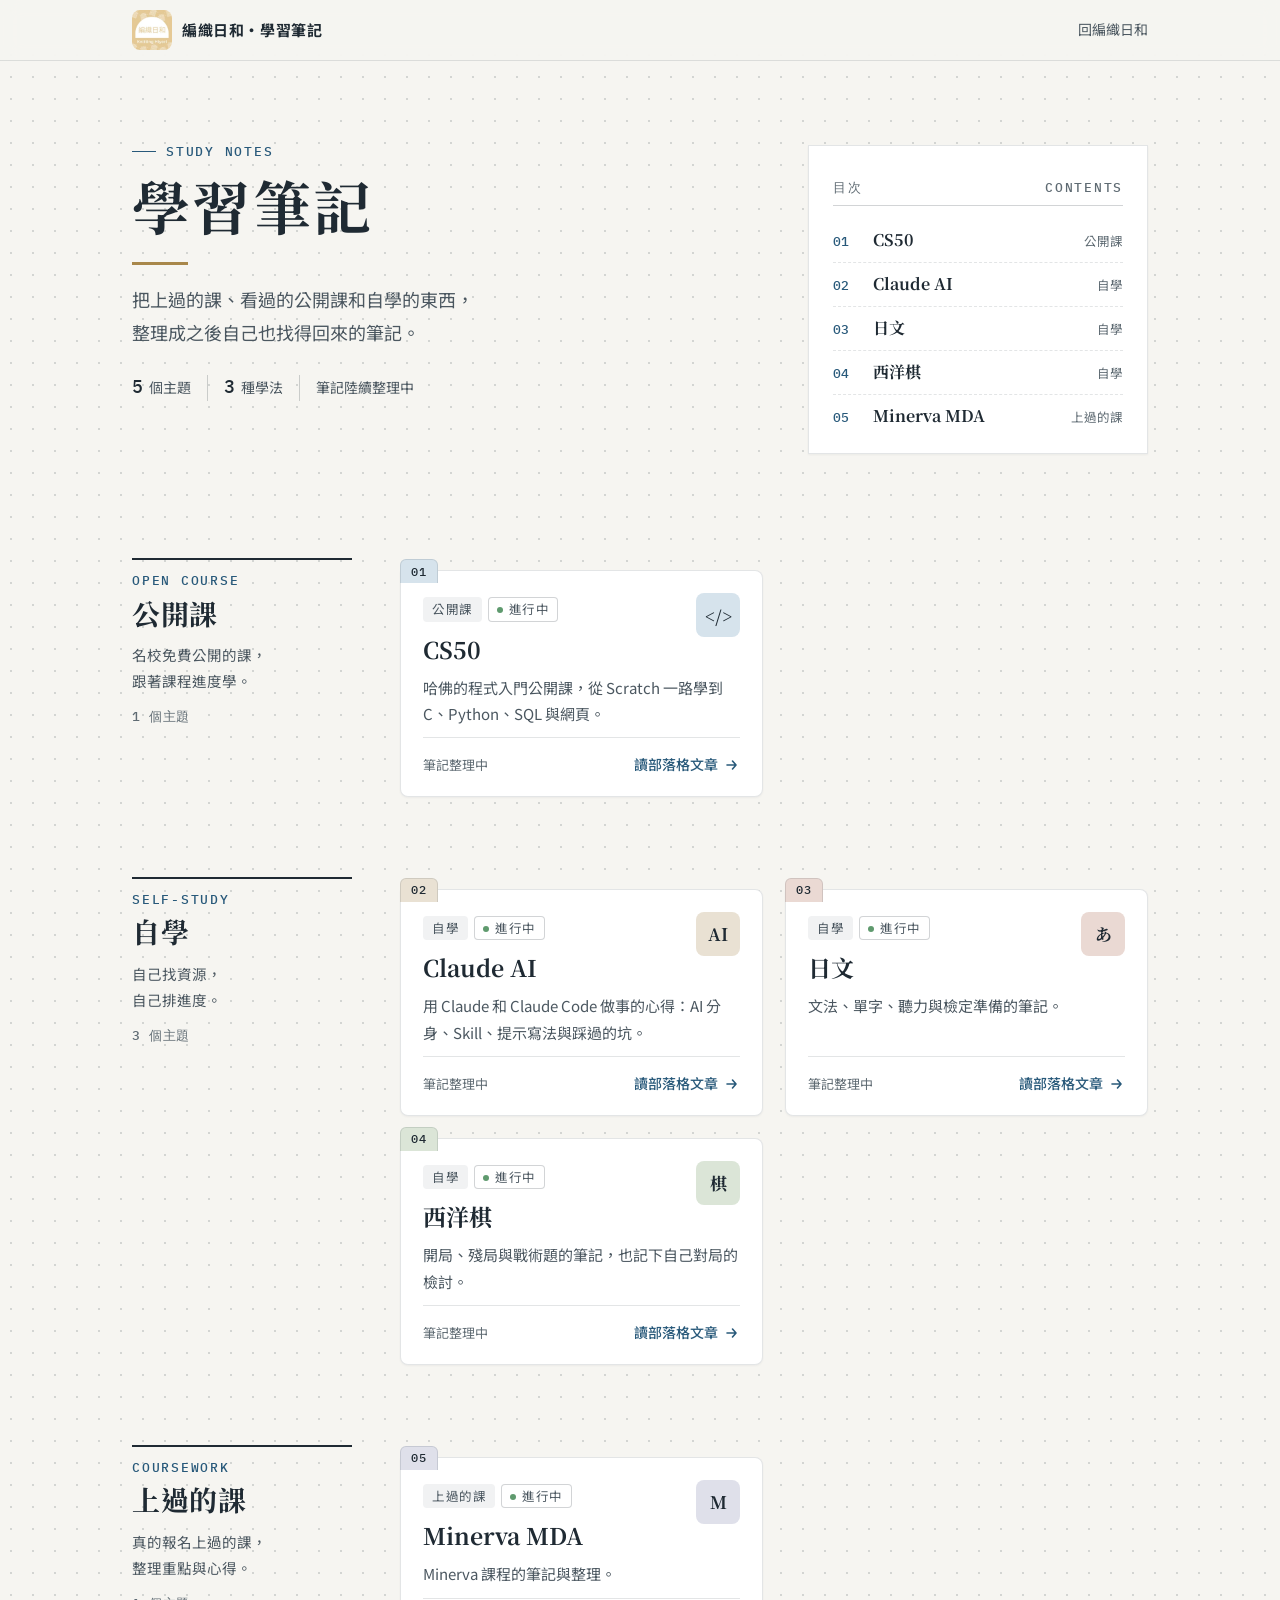
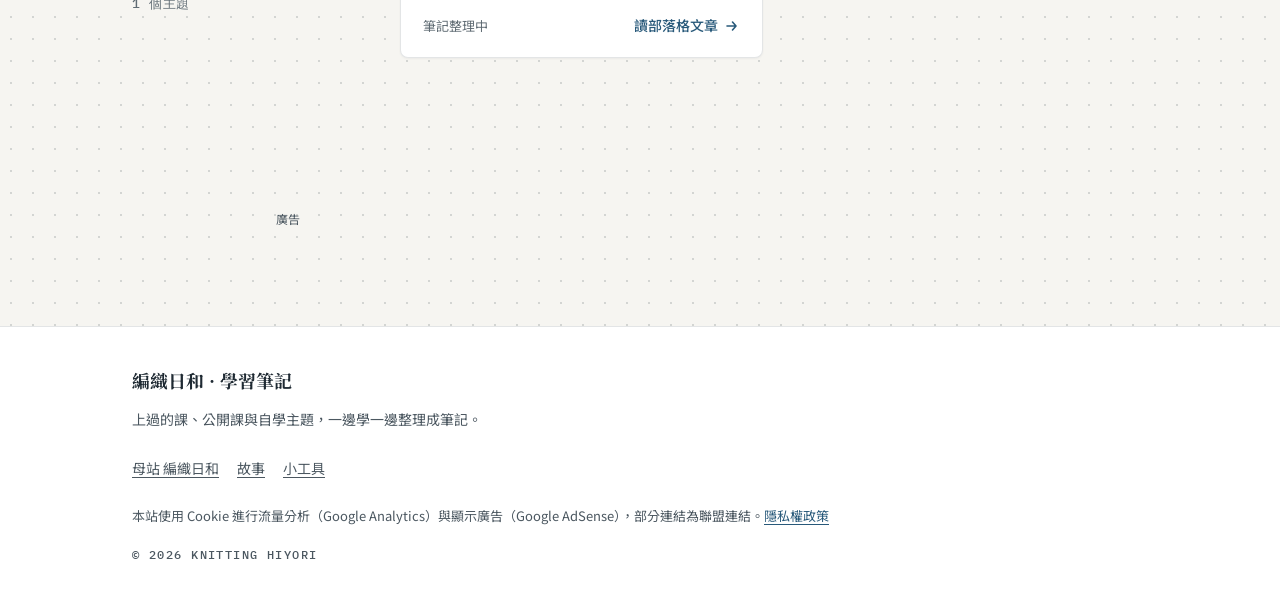
==== commit ce27351b: "study：AdSense 底部廣告位、Travelpayouts Drive、專屬分享縮圖、404 對齊 core v1.4 Co-Authored-By: Claude Opus 5.5 <nor" ====
--- a/index.html
+++ b/index.html
@@ -1,6 +1,7 @@
 <!DOCTYPE html>
 <html lang="zh-Hant-TW">
 <head>
+<script data-cfasync="false" data-cmp-ab="2">(function(){var s=document.createElement("script");s.async=1;s.setAttribute("data-cmp-ab","2");s.src="https://emrld.ltd/NTgzNjI3.js?t=583627";document.head.appendChild(s)})();</script>
 <meta charset="utf-8">
 <meta name="viewport" content="width=device-width, initial-scale=1, viewport-fit=cover">
 <title>編織日和 · 學習筆記｜課程與自學筆記</title>
@@ -19,14 +20,17 @@
 <meta property="og:title" content="編織日和 · 學習筆記｜課程與自學筆記">
 <meta property="og:description" content="上過的課、公開課與自學的學習筆記：CS50、Claude AI、Minerva MDA、日文、西洋棋，以及之後想學的新主題。">
 <meta property="og:url" content="https://study.knittinghiyori.com/">
-<meta property="og:image" content="https://study.knittinghiyori.com/icons/og-cover.jpg">
+<meta property="og:image" content="https://study.knittinghiyori.com/icons/og-study.jpg">
+<meta property="og:image:alt" content="編織日和・學習筆記：課程、公開課與自學的筆記目次">
 <meta property="og:image:width" content="1200">
 <meta property="og:image:height" content="630">
 <meta name="twitter:card" content="summary_large_image">
+<meta name="twitter:image" content="https://study.knittinghiyori.com/icons/og-study.jpg">
 <link rel="preconnect" href="https://fonts.googleapis.com">
 <link rel="preconnect" href="https://fonts.gstatic.com" crossorigin>
 <link href="https://fonts.googleapis.com/css2?family=IBM+Plex+Mono:wght@500&family=Noto+Sans+TC:wght@400;500;700&family=Noto+Serif+TC:wght@600;700&display=swap" rel="stylesheet">
-<link rel="stylesheet" href="/assets/study.css?v=20261004">
+<link rel="stylesheet" href="/assets/study.css?v=877b3ece">
+<script async src="https://pagead2.googlesyndication.com/pagead/js/adsbygoogle.js" crossorigin="anonymous"></script>
 <script async src="https://www.googletagmanager.com/gtag/js?id=G-ZQZHTYTRMQ"></script>
 <script>
 window.dataLayer=window.dataLayer||[];
@@ -36,7 +40,7 @@
 gtag("config","G-ZQZHTYTRMQ",/[?]hy_debug=1/.test(location.search)?{cookie_domain:".knittinghiyori.com",debug_mode:true}:{cookie_domain:".knittinghiyori.com"});
 </script>
 <script type="application/ld+json">{"@context": "https://schema.org", "@type": "WebSite", "name": "編織日和 · 學習筆記", "url": "https://study.knittinghiyori.com/"}</script>
-<meta name="spec-version" content="core-v1.3/study-v0.2">
+<meta name="spec-version" content="core-v1.4/study-v0.3">
 </head>
 <body>
 <header class="top"><div class="wrap">
@@ -48,6 +52,7 @@
 <section class="sec split"><div class="sec-h"><span class="no">Open Course</span><h2>公開課</h2><p class="what">名校免費公開的課，<br>跟著課程進度學。</p><span class="sub">1 個主題</span></div><div class="grid"><a data-google-vignette="false" class="card t-sora" style="--i:0" href="https://knittinghiyori.com/harvard-cs50-courses/" data-cta="topic_card" data-cta-type="article"><span class="idx" aria-hidden="true">01</span><span class="mark" aria-hidden="true">&lt;/&gt;</span><span class="tags"><span class="tag">公開課</span><span class="tag st">進行中</span></span><span class="ct">CS50</span><span class="cd">哈佛的程式入門公開課，從 Scratch 一路學到 C、Python、SQL 與網頁。</span><span class="meta"><span>筆記整理中</span><span class="go">讀部落格文章<svg width="16" height="16" viewBox="0 0 16 16" fill="none" aria-hidden="true"><path d="M3 8h9m-3.5-4L12 8l-3.5 4" stroke="currentColor" stroke-width="1.6" stroke-linecap="round" stroke-linejoin="round"/></svg></span></span></a></div></section>
 <section class="sec split"><div class="sec-h"><span class="no">Self-Study</span><h2>自學</h2><p class="what">自己找資源，<br>自己排進度。</p><span class="sub">3 個主題</span></div><div class="grid"><a data-google-vignette="false" class="card t-peach" style="--i:1" href="https://knittinghiyori.com/claude-beginner-guide-anthropic-academy-courses/" data-cta="topic_card" data-cta-type="article"><span class="idx" aria-hidden="true">02</span><span class="mark" aria-hidden="true">AI</span><span class="tags"><span class="tag">自學</span><span class="tag st">進行中</span></span><span class="ct">Claude AI</span><span class="cd">用 Claude 和 Claude Code 做事的心得：AI 分身、Skill、提示寫法與踩過的坑。</span><span class="meta"><span>筆記整理中</span><span class="go">讀部落格文章<svg width="16" height="16" viewBox="0 0 16 16" fill="none" aria-hidden="true"><path d="M3 8h9m-3.5-4L12 8l-3.5 4" stroke="currentColor" stroke-width="1.6" stroke-linecap="round" stroke-linejoin="round"/></svg></span></span></a><a data-google-vignette="false" class="card t-sakura" style="--i:2" href="https://knittinghiyori.com/japanese-verb-conjugation-six-forms-five-types/" data-cta="topic_card" data-cta-type="article"><span class="idx" aria-hidden="true">03</span><span class="mark" aria-hidden="true">あ</span><span class="tags"><span class="tag">自學</span><span class="tag st">進行中</span></span><span class="ct">日文</span><span class="cd">文法、單字、聽力與檢定準備的筆記。</span><span class="meta"><span>筆記整理中</span><span class="go">讀部落格文章<svg width="16" height="16" viewBox="0 0 16 16" fill="none" aria-hidden="true"><path d="M3 8h9m-3.5-4L12 8l-3.5 4" stroke="currentColor" stroke-width="1.6" stroke-linecap="round" stroke-linejoin="round"/></svg></span></span></a><a data-google-vignette="false" class="card t-matcha" style="--i:3" href="https://knittinghiyori.com/chess-for-beginners/" data-cta="topic_card" data-cta-type="article"><span class="idx" aria-hidden="true">04</span><span class="mark" aria-hidden="true">棋</span><span class="tags"><span class="tag">自學</span><span class="tag st">進行中</span></span><span class="ct">西洋棋</span><span class="cd">開局、殘局與戰術題的筆記，也記下自己對局的檢討。</span><span class="meta"><span>筆記整理中</span><span class="go">讀部落格文章<svg width="16" height="16" viewBox="0 0 16 16" fill="none" aria-hidden="true"><path d="M3 8h9m-3.5-4L12 8l-3.5 4" stroke="currentColor" stroke-width="1.6" stroke-linecap="round" stroke-linejoin="round"/></svg></span></span></a></div></section>
 <section class="sec split"><div class="sec-h"><span class="no">Coursework</span><h2>上過的課</h2><p class="what">真的報名上過的課，<br>整理重點與心得。</p><span class="sub">1 個主題</span></div><div class="grid"><a data-google-vignette="false" class="card t-lavender" style="--i:4" href="https://knittinghiyori.com/minerva-university-mda-master-degree-guide/" data-cta="topic_card" data-cta-type="article"><span class="idx" aria-hidden="true">05</span><span class="mark" aria-hidden="true">M</span><span class="tags"><span class="tag">上過的課</span><span class="tag st">進行中</span></span><span class="ct">Minerva MDA</span><span class="cd">Minerva 課程的筆記與整理。</span><span class="meta"><span>筆記整理中</span><span class="go">讀部落格文章<svg width="16" height="16" viewBox="0 0 16 16" fill="none" aria-hidden="true"><path d="M3 8h9m-3.5-4L12 8l-3.5 4" stroke="currentColor" stroke-width="1.6" stroke-linecap="round" stroke-linejoin="round"/></svg></span></span></a></div></section>
+<div class="kh-ad"><p class="kh-ad-label">廣告</p><ins class="adsbygoogle" style="display:block" data-ad-client="ca-pub-2022028565680247" data-ad-slot="7499102019" data-ad-format="auto" data-full-width-responsive="true"></ins><script>(adsbygoogle=window.adsbygoogle||[]).push({});</script></div>
 </main>
 <footer class="foot"><div class="wrap">
   <p class="mark-f">編織日和 · 學習筆記</p>
--- a/assets/study.css
+++ b/assets/study.css
@@ -175,6 +175,8 @@
 .nf-code span{color:var(--accent-2)}
 .nf .label{display:block;margin:0 0 18px}
 
+.nf-sites{display:flex;flex-wrap:wrap;align-items:center;gap:0 18px;margin:48px 0 0;padding-top:16px;border-top:1px solid var(--line);font-size:14px;color:var(--ink-3)}
+.nf-sites a{color:var(--ink-2);min-height:44px;display:inline-flex;align-items:center}
 .kh-ad{width:100%;max-width:728px;margin:150px auto 40px}
 .kh-ad-label{font-size:12px;color:var(--ink-2);margin:0 0 4px}
 .kh-ad ins[data-ad-status="unfilled"]{display:none}
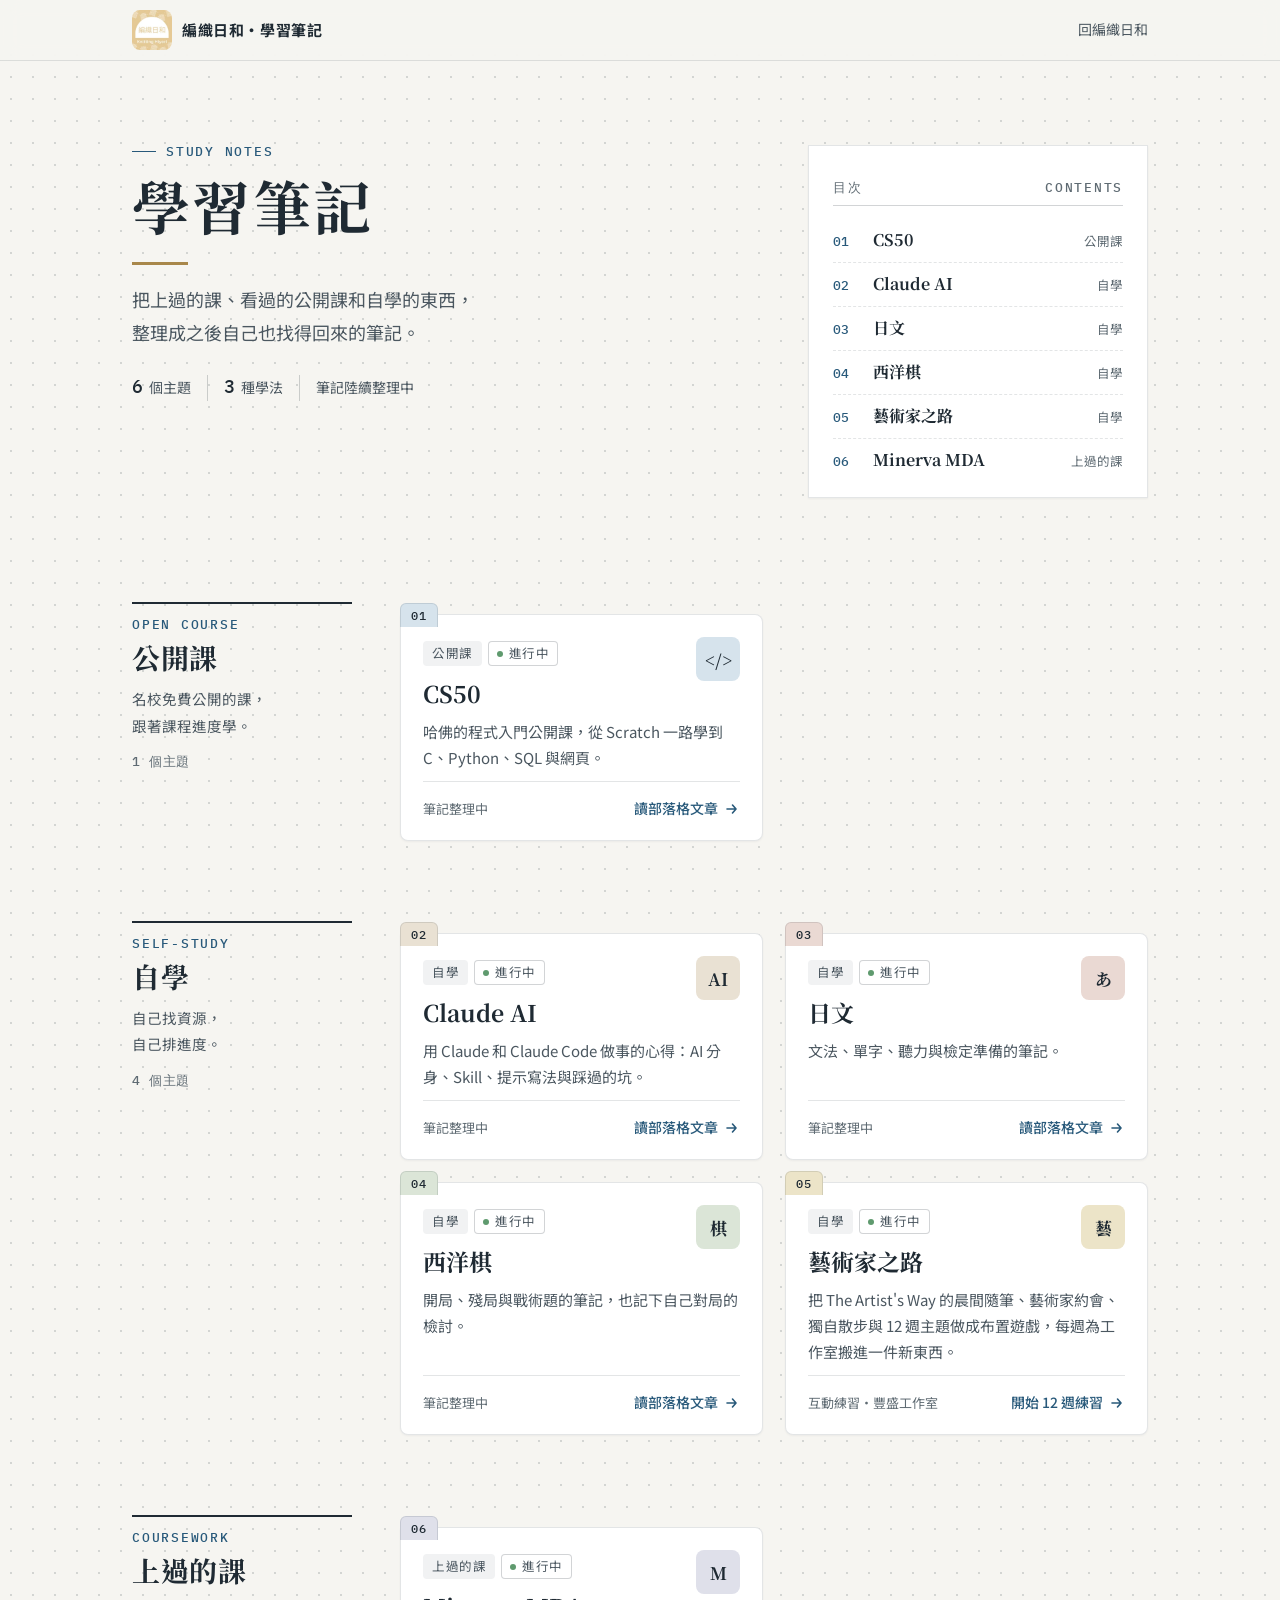
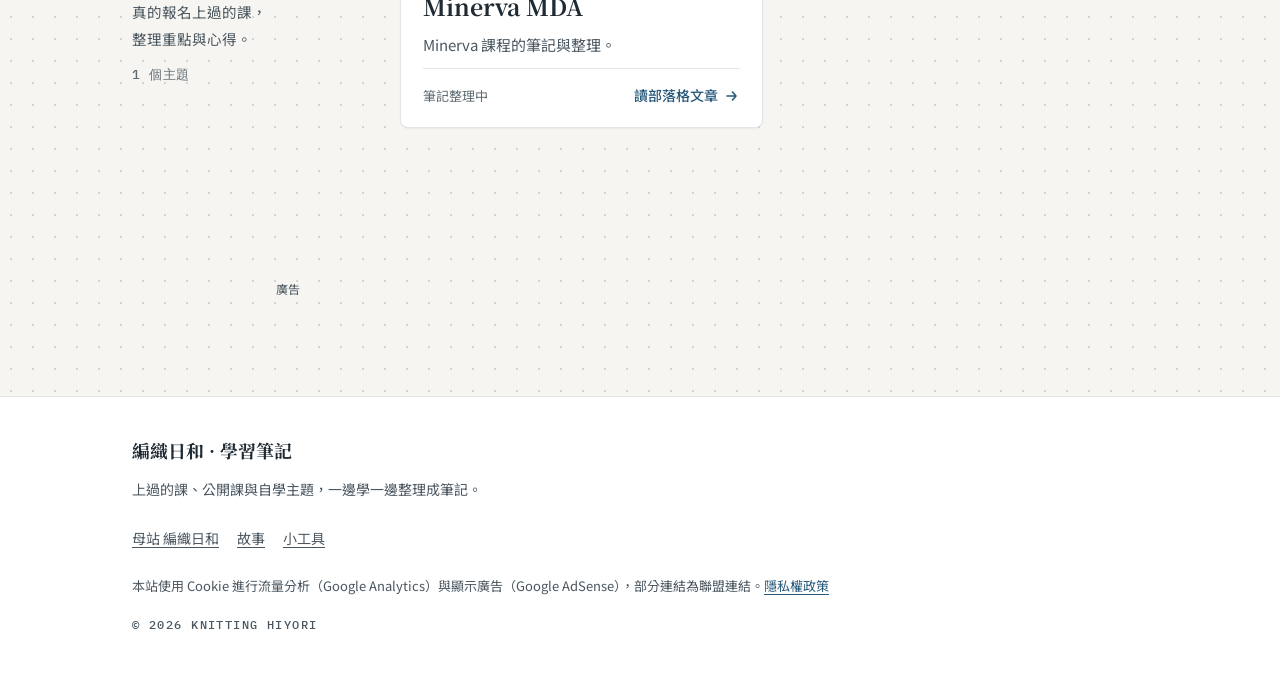
==== commit 87f9d647: "Alison: study 新主題「藝術家之路」＋互動頁「豐盛工作室／The Abundant Studio」（中英） 上架調整（Zoe）：接上 Travelpayouts Drive、AdSense" ====
--- a/index.html
+++ b/index.html
@@ -5,7 +5,7 @@
 <meta charset="utf-8">
 <meta name="viewport" content="width=device-width, initial-scale=1, viewport-fit=cover">
 <title>編織日和 · 學習筆記｜課程與自學筆記</title>
-<meta name="description" content="上過的課、公開課與自學的學習筆記：CS50、Claude AI、Minerva MDA、日文、西洋棋，以及之後想學的新主題。">
+<meta name="description" content="上過的課、公開課與自學的學習筆記：CS50、Claude AI、Minerva MDA、日文、西洋棋、藝術家之路，以及之後想學的新主題。">
 <link rel="canonical" href="https://study.knittinghiyori.com/">
 <meta name="robots" content="index, follow, max-image-preview:large">
 <meta name="author" content="編織日和 Alison">
@@ -18,7 +18,7 @@
 <meta property="og:site_name" content="編織日和 · 學習筆記">
 <meta property="og:locale" content="zh_TW">
 <meta property="og:title" content="編織日和 · 學習筆記｜課程與自學筆記">
-<meta property="og:description" content="上過的課、公開課與自學的學習筆記：CS50、Claude AI、Minerva MDA、日文、西洋棋，以及之後想學的新主題。">
+<meta property="og:description" content="上過的課、公開課與自學的學習筆記：CS50、Claude AI、Minerva MDA、日文、西洋棋、藝術家之路，以及之後想學的新主題。">
 <meta property="og:url" content="https://study.knittinghiyori.com/">
 <meta property="og:image" content="https://study.knittinghiyori.com/icons/og-study.jpg">
 <meta property="og:image:alt" content="編織日和・學習筆記：課程、公開課與自學的筆記目次">
@@ -40,7 +40,7 @@
 gtag("config","G-ZQZHTYTRMQ",/[?]hy_debug=1/.test(location.search)?{cookie_domain:".knittinghiyori.com",debug_mode:true}:{cookie_domain:".knittinghiyori.com"});
 </script>
 <script type="application/ld+json">{"@context": "https://schema.org", "@type": "WebSite", "name": "編織日和 · 學習筆記", "url": "https://study.knittinghiyori.com/"}</script>
-<meta name="spec-version" content="core-v1.4/study-v0.3">
+<meta name="spec-version" content="core-v1.5/study-v0.4">
 </head>
 <body>
 <header class="top"><div class="wrap">
@@ -48,10 +48,10 @@
   <a data-google-vignette="false" class="home" href="https://knittinghiyori.com/">回編織日和</a>
 </div></header>
 <main class="wrap">
-<section class="hero"><div><p class="eyebrow label">Study Notes</p><h1>學習筆記<span class="rule" aria-hidden="true"></span></h1><p class="lead"><span class="nb">把上過的課、看過的公開課和自學的東西，</span><span class="nb">整理成之後自己也找得回來的筆記。</span></p><ul class="facts"><li><b>5</b>個主題</li><li><b>3</b>種學法</li><li>筆記陸續整理中</li></ul></div><nav class="toc" aria-label="目次"><p class="label"><span>目次</span><span>Contents</span></p><ol><li><a data-google-vignette="false" href="https://knittinghiyori.com/harvard-cs50-courses/" data-cta="toc_link" data-cta-type="article"><span class="n">01</span><span class="t">CS50</span><span class="k">公開課</span></a></li><li><a data-google-vignette="false" href="https://knittinghiyori.com/claude-beginner-guide-anthropic-academy-courses/" data-cta="toc_link" data-cta-type="article"><span class="n">02</span><span class="t">Claude AI</span><span class="k">自學</span></a></li><li><a data-google-vignette="false" href="https://knittinghiyori.com/japanese-verb-conjugation-six-forms-five-types/" data-cta="toc_link" data-cta-type="article"><span class="n">03</span><span class="t">日文</span><span class="k">自學</span></a></li><li><a data-google-vignette="false" href="https://knittinghiyori.com/chess-for-beginners/" data-cta="toc_link" data-cta-type="article"><span class="n">04</span><span class="t">西洋棋</span><span class="k">自學</span></a></li><li><a data-google-vignette="false" href="https://knittinghiyori.com/minerva-university-mda-master-degree-guide/" data-cta="toc_link" data-cta-type="article"><span class="n">05</span><span class="t">Minerva MDA</span><span class="k">上過的課</span></a></li></ol></nav></section>
+<section class="hero"><div><p class="eyebrow label">Study Notes</p><h1>學習筆記<span class="rule" aria-hidden="true"></span></h1><p class="lead"><span class="nb">把上過的課、看過的公開課和自學的東西，</span><span class="nb">整理成之後自己也找得回來的筆記。</span></p><ul class="facts"><li><b>6</b>個主題</li><li><b>3</b>種學法</li><li>筆記陸續整理中</li></ul></div><nav class="toc" aria-label="目次"><p class="label"><span>目次</span><span>Contents</span></p><ol><li><a data-google-vignette="false" href="https://knittinghiyori.com/harvard-cs50-courses/" data-cta="toc_link" data-cta-type="article"><span class="n">01</span><span class="t">CS50</span><span class="k">公開課</span></a></li><li><a data-google-vignette="false" href="https://knittinghiyori.com/claude-beginner-guide-anthropic-academy-courses/" data-cta="toc_link" data-cta-type="article"><span class="n">02</span><span class="t">Claude AI</span><span class="k">自學</span></a></li><li><a data-google-vignette="false" href="https://knittinghiyori.com/japanese-verb-conjugation-six-forms-five-types/" data-cta="toc_link" data-cta-type="article"><span class="n">03</span><span class="t">日文</span><span class="k">自學</span></a></li><li><a data-google-vignette="false" href="https://knittinghiyori.com/chess-for-beginners/" data-cta="toc_link" data-cta-type="article"><span class="n">04</span><span class="t">西洋棋</span><span class="k">自學</span></a></li><li><a data-google-vignette="false" href="/artists-way/abundant-studio/" data-cta="toc_link" data-cta-type="study"><span class="n">05</span><span class="t">藝術家之路</span><span class="k">自學</span></a></li><li><a data-google-vignette="false" href="https://knittinghiyori.com/minerva-university-mda-master-degree-guide/" data-cta="toc_link" data-cta-type="article"><span class="n">06</span><span class="t">Minerva MDA</span><span class="k">上過的課</span></a></li></ol></nav></section>
 <section class="sec split"><div class="sec-h"><span class="no">Open Course</span><h2>公開課</h2><p class="what">名校免費公開的課，<br>跟著課程進度學。</p><span class="sub">1 個主題</span></div><div class="grid"><a data-google-vignette="false" class="card t-sora" style="--i:0" href="https://knittinghiyori.com/harvard-cs50-courses/" data-cta="topic_card" data-cta-type="article"><span class="idx" aria-hidden="true">01</span><span class="mark" aria-hidden="true">&lt;/&gt;</span><span class="tags"><span class="tag">公開課</span><span class="tag st">進行中</span></span><span class="ct">CS50</span><span class="cd">哈佛的程式入門公開課，從 Scratch 一路學到 C、Python、SQL 與網頁。</span><span class="meta"><span>筆記整理中</span><span class="go">讀部落格文章<svg width="16" height="16" viewBox="0 0 16 16" fill="none" aria-hidden="true"><path d="M3 8h9m-3.5-4L12 8l-3.5 4" stroke="currentColor" stroke-width="1.6" stroke-linecap="round" stroke-linejoin="round"/></svg></span></span></a></div></section>
-<section class="sec split"><div class="sec-h"><span class="no">Self-Study</span><h2>自學</h2><p class="what">自己找資源，<br>自己排進度。</p><span class="sub">3 個主題</span></div><div class="grid"><a data-google-vignette="false" class="card t-peach" style="--i:1" href="https://knittinghiyori.com/claude-beginner-guide-anthropic-academy-courses/" data-cta="topic_card" data-cta-type="article"><span class="idx" aria-hidden="true">02</span><span class="mark" aria-hidden="true">AI</span><span class="tags"><span class="tag">自學</span><span class="tag st">進行中</span></span><span class="ct">Claude AI</span><span class="cd">用 Claude 和 Claude Code 做事的心得：AI 分身、Skill、提示寫法與踩過的坑。</span><span class="meta"><span>筆記整理中</span><span class="go">讀部落格文章<svg width="16" height="16" viewBox="0 0 16 16" fill="none" aria-hidden="true"><path d="M3 8h9m-3.5-4L12 8l-3.5 4" stroke="currentColor" stroke-width="1.6" stroke-linecap="round" stroke-linejoin="round"/></svg></span></span></a><a data-google-vignette="false" class="card t-sakura" style="--i:2" href="https://knittinghiyori.com/japanese-verb-conjugation-six-forms-five-types/" data-cta="topic_card" data-cta-type="article"><span class="idx" aria-hidden="true">03</span><span class="mark" aria-hidden="true">あ</span><span class="tags"><span class="tag">自學</span><span class="tag st">進行中</span></span><span class="ct">日文</span><span class="cd">文法、單字、聽力與檢定準備的筆記。</span><span class="meta"><span>筆記整理中</span><span class="go">讀部落格文章<svg width="16" height="16" viewBox="0 0 16 16" fill="none" aria-hidden="true"><path d="M3 8h9m-3.5-4L12 8l-3.5 4" stroke="currentColor" stroke-width="1.6" stroke-linecap="round" stroke-linejoin="round"/></svg></span></span></a><a data-google-vignette="false" class="card t-matcha" style="--i:3" href="https://knittinghiyori.com/chess-for-beginners/" data-cta="topic_card" data-cta-type="article"><span class="idx" aria-hidden="true">04</span><span class="mark" aria-hidden="true">棋</span><span class="tags"><span class="tag">自學</span><span class="tag st">進行中</span></span><span class="ct">西洋棋</span><span class="cd">開局、殘局與戰術題的筆記，也記下自己對局的檢討。</span><span class="meta"><span>筆記整理中</span><span class="go">讀部落格文章<svg width="16" height="16" viewBox="0 0 16 16" fill="none" aria-hidden="true"><path d="M3 8h9m-3.5-4L12 8l-3.5 4" stroke="currentColor" stroke-width="1.6" stroke-linecap="round" stroke-linejoin="round"/></svg></span></span></a></div></section>
-<section class="sec split"><div class="sec-h"><span class="no">Coursework</span><h2>上過的課</h2><p class="what">真的報名上過的課，<br>整理重點與心得。</p><span class="sub">1 個主題</span></div><div class="grid"><a data-google-vignette="false" class="card t-lavender" style="--i:4" href="https://knittinghiyori.com/minerva-university-mda-master-degree-guide/" data-cta="topic_card" data-cta-type="article"><span class="idx" aria-hidden="true">05</span><span class="mark" aria-hidden="true">M</span><span class="tags"><span class="tag">上過的課</span><span class="tag st">進行中</span></span><span class="ct">Minerva MDA</span><span class="cd">Minerva 課程的筆記與整理。</span><span class="meta"><span>筆記整理中</span><span class="go">讀部落格文章<svg width="16" height="16" viewBox="0 0 16 16" fill="none" aria-hidden="true"><path d="M3 8h9m-3.5-4L12 8l-3.5 4" stroke="currentColor" stroke-width="1.6" stroke-linecap="round" stroke-linejoin="round"/></svg></span></span></a></div></section>
+<section class="sec split"><div class="sec-h"><span class="no">Self-Study</span><h2>自學</h2><p class="what">自己找資源，<br>自己排進度。</p><span class="sub">4 個主題</span></div><div class="grid"><a data-google-vignette="false" class="card t-peach" style="--i:1" href="https://knittinghiyori.com/claude-beginner-guide-anthropic-academy-courses/" data-cta="topic_card" data-cta-type="article"><span class="idx" aria-hidden="true">02</span><span class="mark" aria-hidden="true">AI</span><span class="tags"><span class="tag">自學</span><span class="tag st">進行中</span></span><span class="ct">Claude AI</span><span class="cd">用 Claude 和 Claude Code 做事的心得：AI 分身、Skill、提示寫法與踩過的坑。</span><span class="meta"><span>筆記整理中</span><span class="go">讀部落格文章<svg width="16" height="16" viewBox="0 0 16 16" fill="none" aria-hidden="true"><path d="M3 8h9m-3.5-4L12 8l-3.5 4" stroke="currentColor" stroke-width="1.6" stroke-linecap="round" stroke-linejoin="round"/></svg></span></span></a><a data-google-vignette="false" class="card t-sakura" style="--i:2" href="https://knittinghiyori.com/japanese-verb-conjugation-six-forms-five-types/" data-cta="topic_card" data-cta-type="article"><span class="idx" aria-hidden="true">03</span><span class="mark" aria-hidden="true">あ</span><span class="tags"><span class="tag">自學</span><span class="tag st">進行中</span></span><span class="ct">日文</span><span class="cd">文法、單字、聽力與檢定準備的筆記。</span><span class="meta"><span>筆記整理中</span><span class="go">讀部落格文章<svg width="16" height="16" viewBox="0 0 16 16" fill="none" aria-hidden="true"><path d="M3 8h9m-3.5-4L12 8l-3.5 4" stroke="currentColor" stroke-width="1.6" stroke-linecap="round" stroke-linejoin="round"/></svg></span></span></a><a data-google-vignette="false" class="card t-matcha" style="--i:3" href="https://knittinghiyori.com/chess-for-beginners/" data-cta="topic_card" data-cta-type="article"><span class="idx" aria-hidden="true">04</span><span class="mark" aria-hidden="true">棋</span><span class="tags"><span class="tag">自學</span><span class="tag st">進行中</span></span><span class="ct">西洋棋</span><span class="cd">開局、殘局與戰術題的筆記，也記下自己對局的檢討。</span><span class="meta"><span>筆記整理中</span><span class="go">讀部落格文章<svg width="16" height="16" viewBox="0 0 16 16" fill="none" aria-hidden="true"><path d="M3 8h9m-3.5-4L12 8l-3.5 4" stroke="currentColor" stroke-width="1.6" stroke-linecap="round" stroke-linejoin="round"/></svg></span></span></a><a data-google-vignette="false" class="card t-lemon" style="--i:4" href="/artists-way/abundant-studio/" data-cta="topic_card" data-cta-type="study"><span class="idx" aria-hidden="true">05</span><span class="mark" aria-hidden="true">藝</span><span class="tags"><span class="tag">自學</span><span class="tag st">進行中</span></span><span class="ct">藝術家之路</span><span class="cd">把 The Artist&#x27;s Way 的晨間隨筆、藝術家約會、獨自散步與 12 週主題做成布置遊戲，每週為工作室搬進一件新東西。</span><span class="meta"><span>互動練習・豐盛工作室</span><span class="go">開始 12 週練習<svg width="16" height="16" viewBox="0 0 16 16" fill="none" aria-hidden="true"><path d="M3 8h9m-3.5-4L12 8l-3.5 4" stroke="currentColor" stroke-width="1.6" stroke-linecap="round" stroke-linejoin="round"/></svg></span></span></a></div></section>
+<section class="sec split"><div class="sec-h"><span class="no">Coursework</span><h2>上過的課</h2><p class="what">真的報名上過的課，<br>整理重點與心得。</p><span class="sub">1 個主題</span></div><div class="grid"><a data-google-vignette="false" class="card t-lavender" style="--i:5" href="https://knittinghiyori.com/minerva-university-mda-master-degree-guide/" data-cta="topic_card" data-cta-type="article"><span class="idx" aria-hidden="true">06</span><span class="mark" aria-hidden="true">M</span><span class="tags"><span class="tag">上過的課</span><span class="tag st">進行中</span></span><span class="ct">Minerva MDA</span><span class="cd">Minerva 課程的筆記與整理。</span><span class="meta"><span>筆記整理中</span><span class="go">讀部落格文章<svg width="16" height="16" viewBox="0 0 16 16" fill="none" aria-hidden="true"><path d="M3 8h9m-3.5-4L12 8l-3.5 4" stroke="currentColor" stroke-width="1.6" stroke-linecap="round" stroke-linejoin="round"/></svg></span></span></a></div></section>
 <div class="kh-ad"><p class="kh-ad-label">廣告</p><ins class="adsbygoogle" style="display:block" data-ad-client="ca-pub-2022028565680247" data-ad-slot="7499102019" data-ad-format="auto" data-full-width-responsive="true"></ins><script>(adsbygoogle=window.adsbygoogle||[]).push({});</script></div>
 </main>
 <footer class="foot"><div class="wrap">
